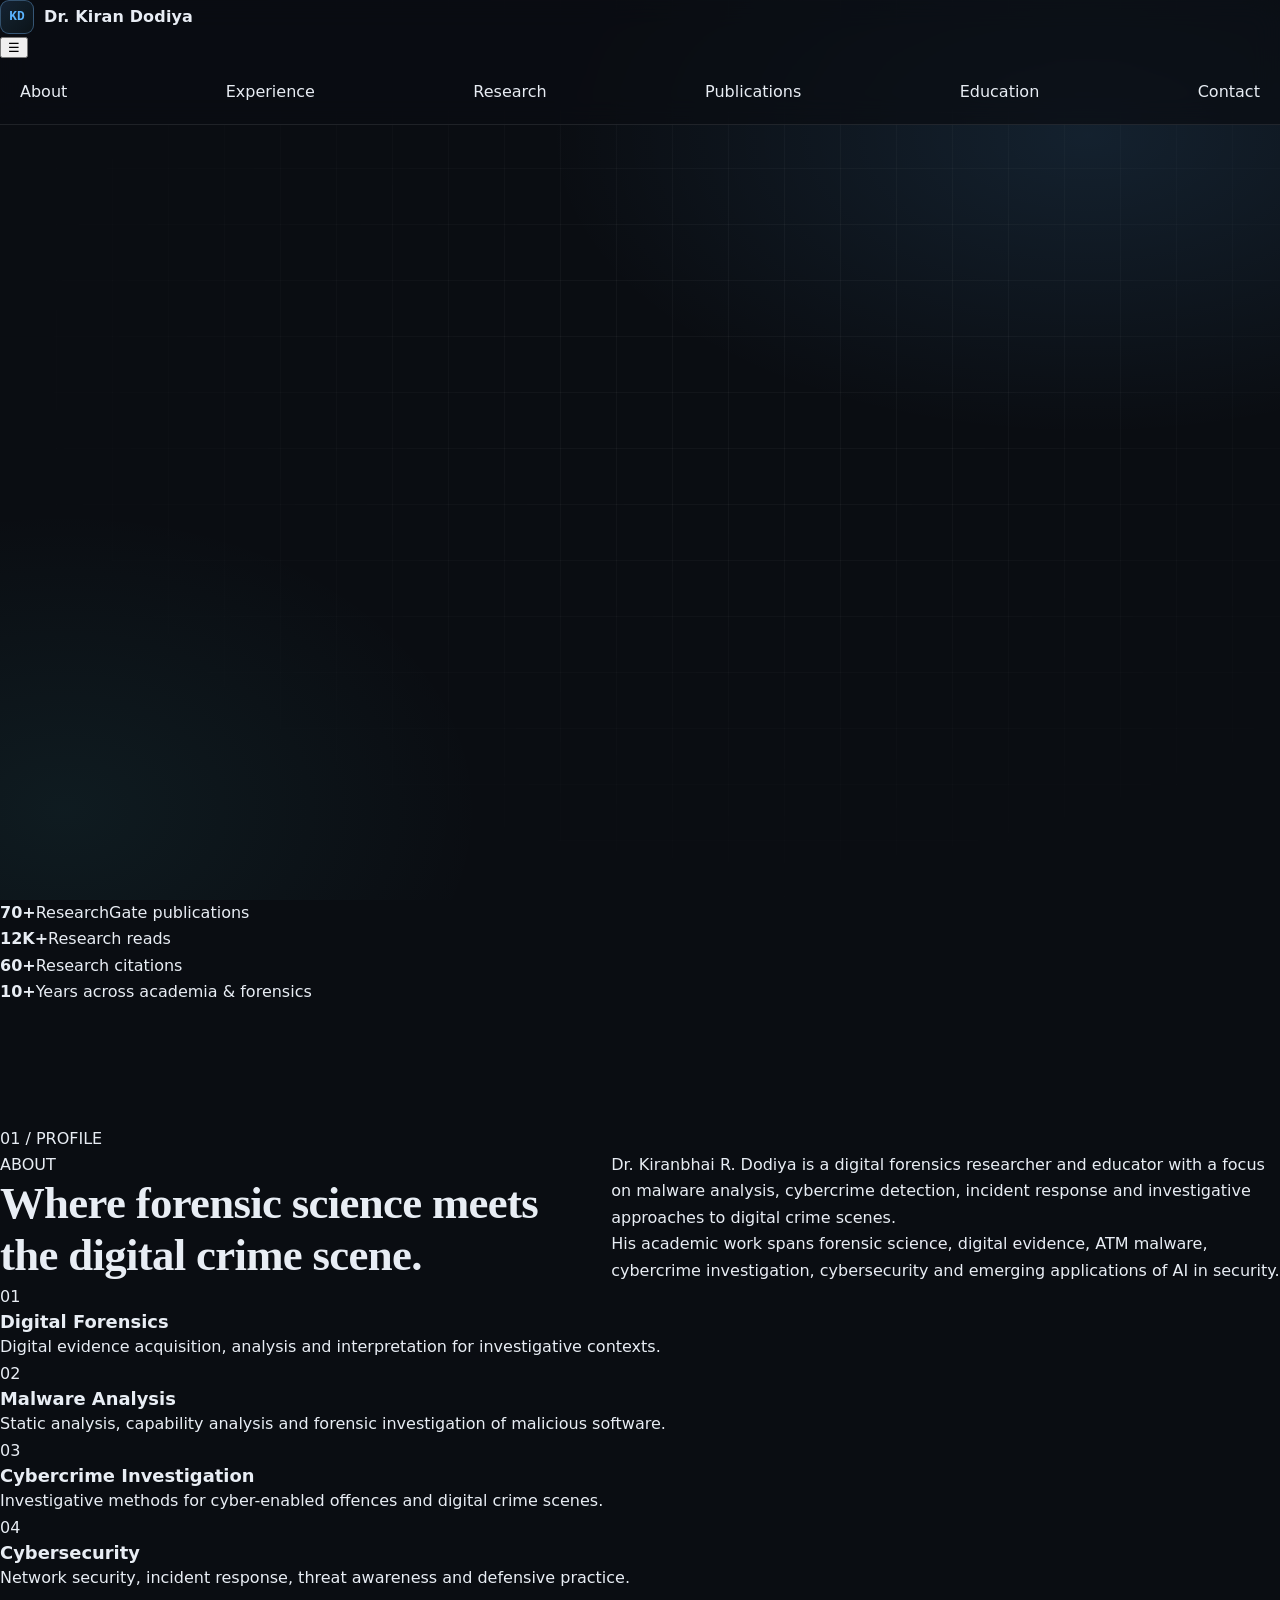
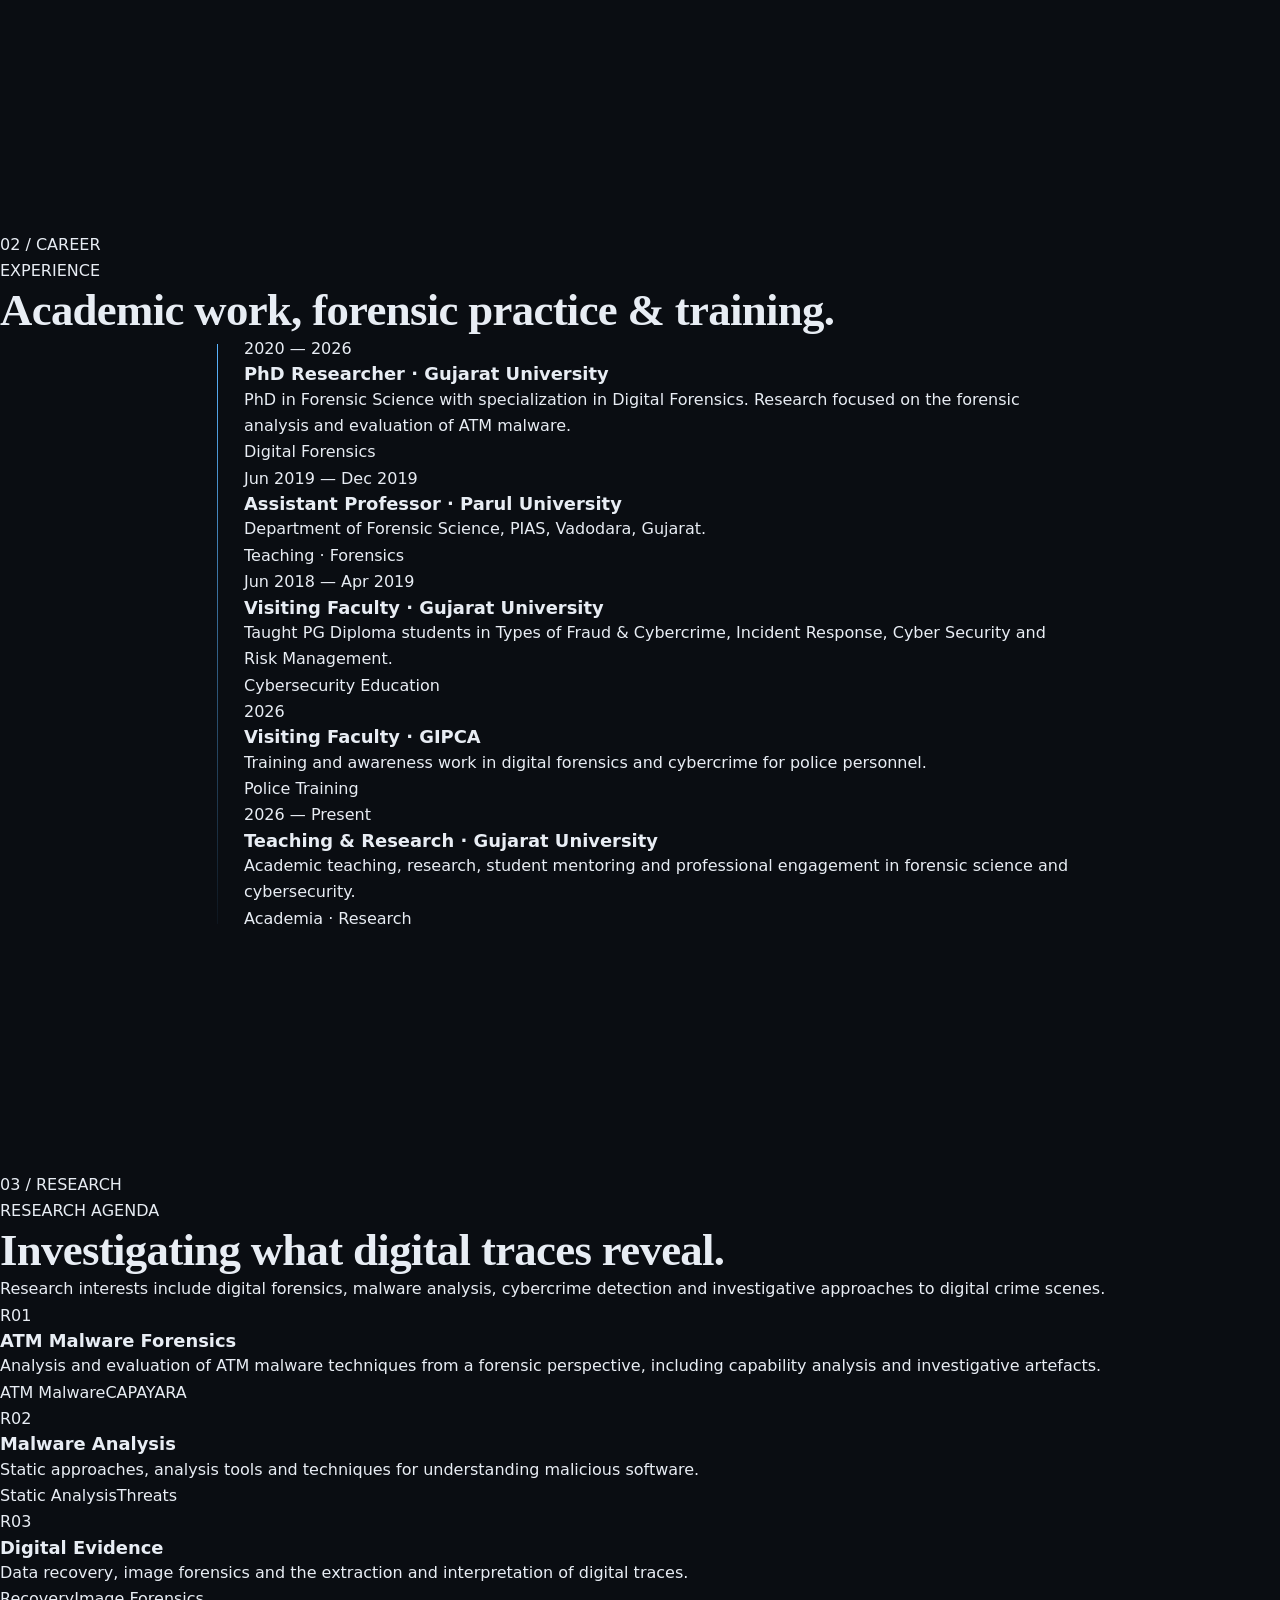
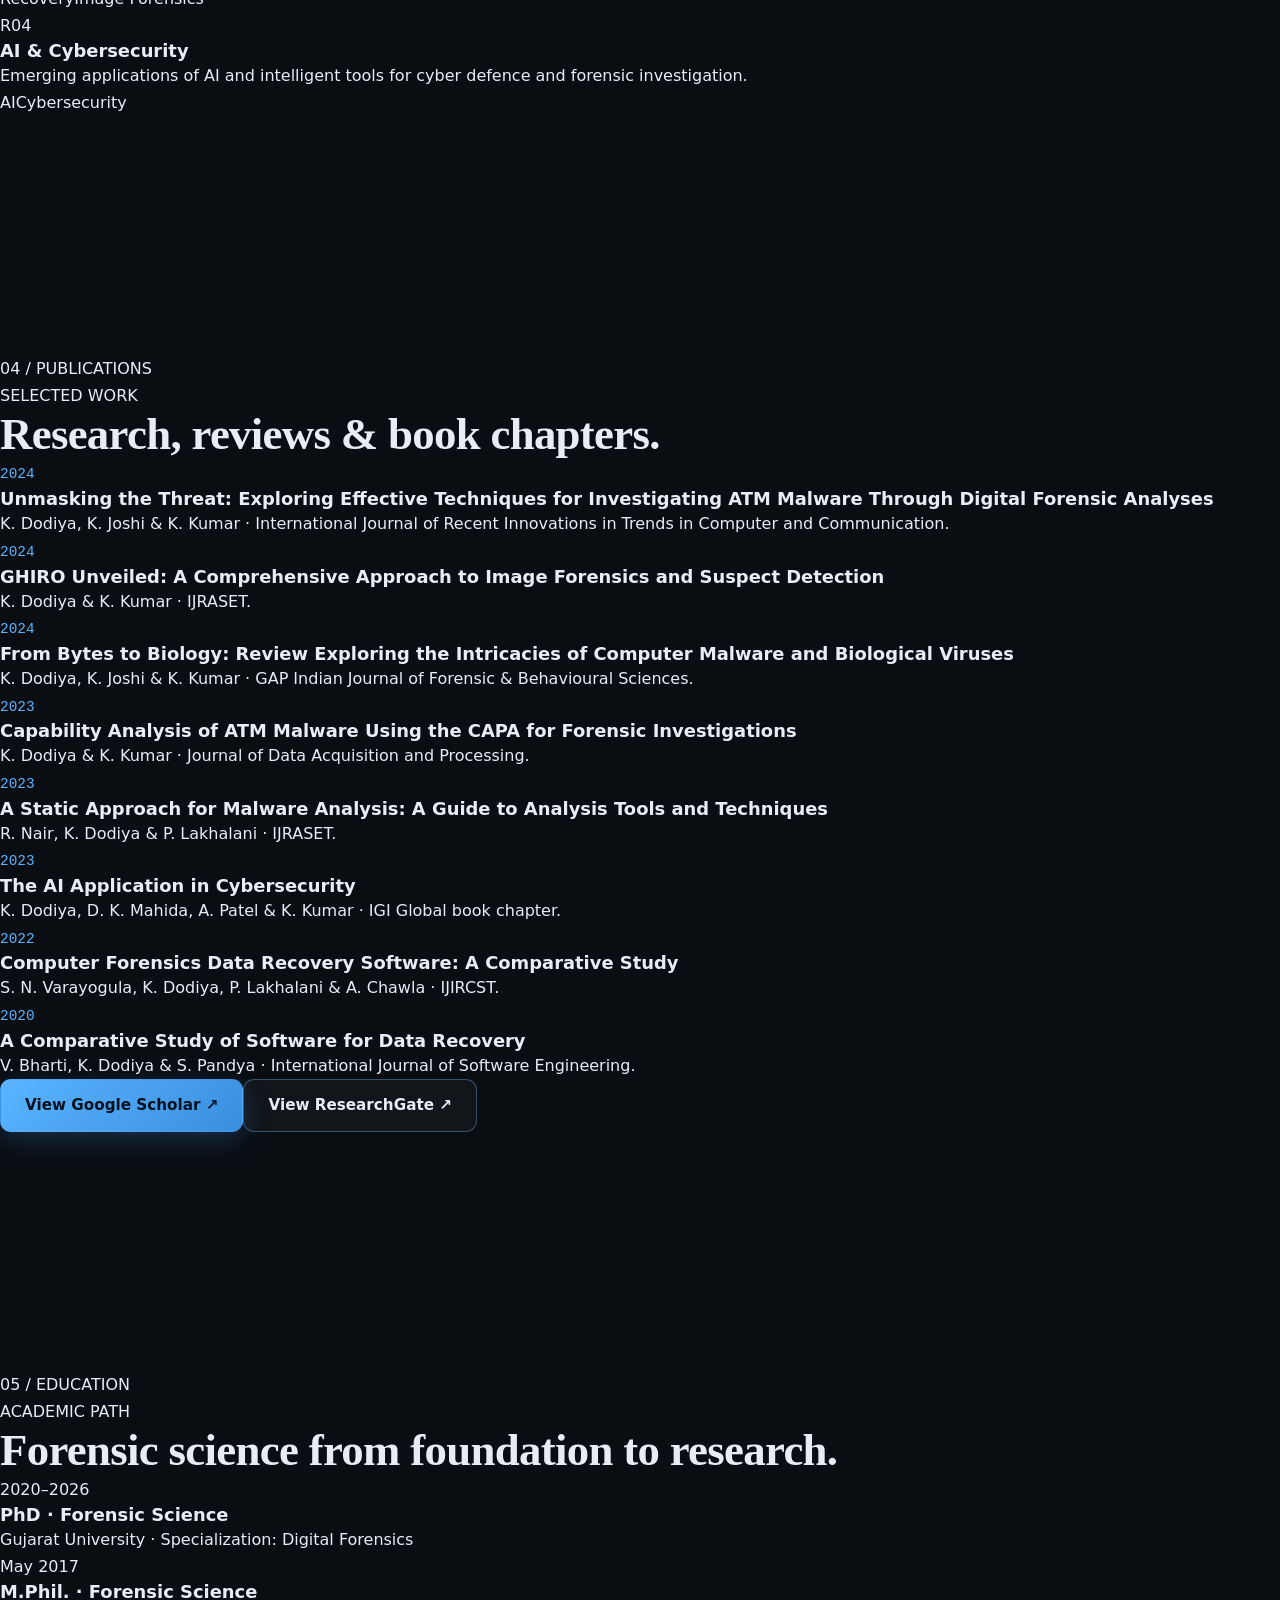
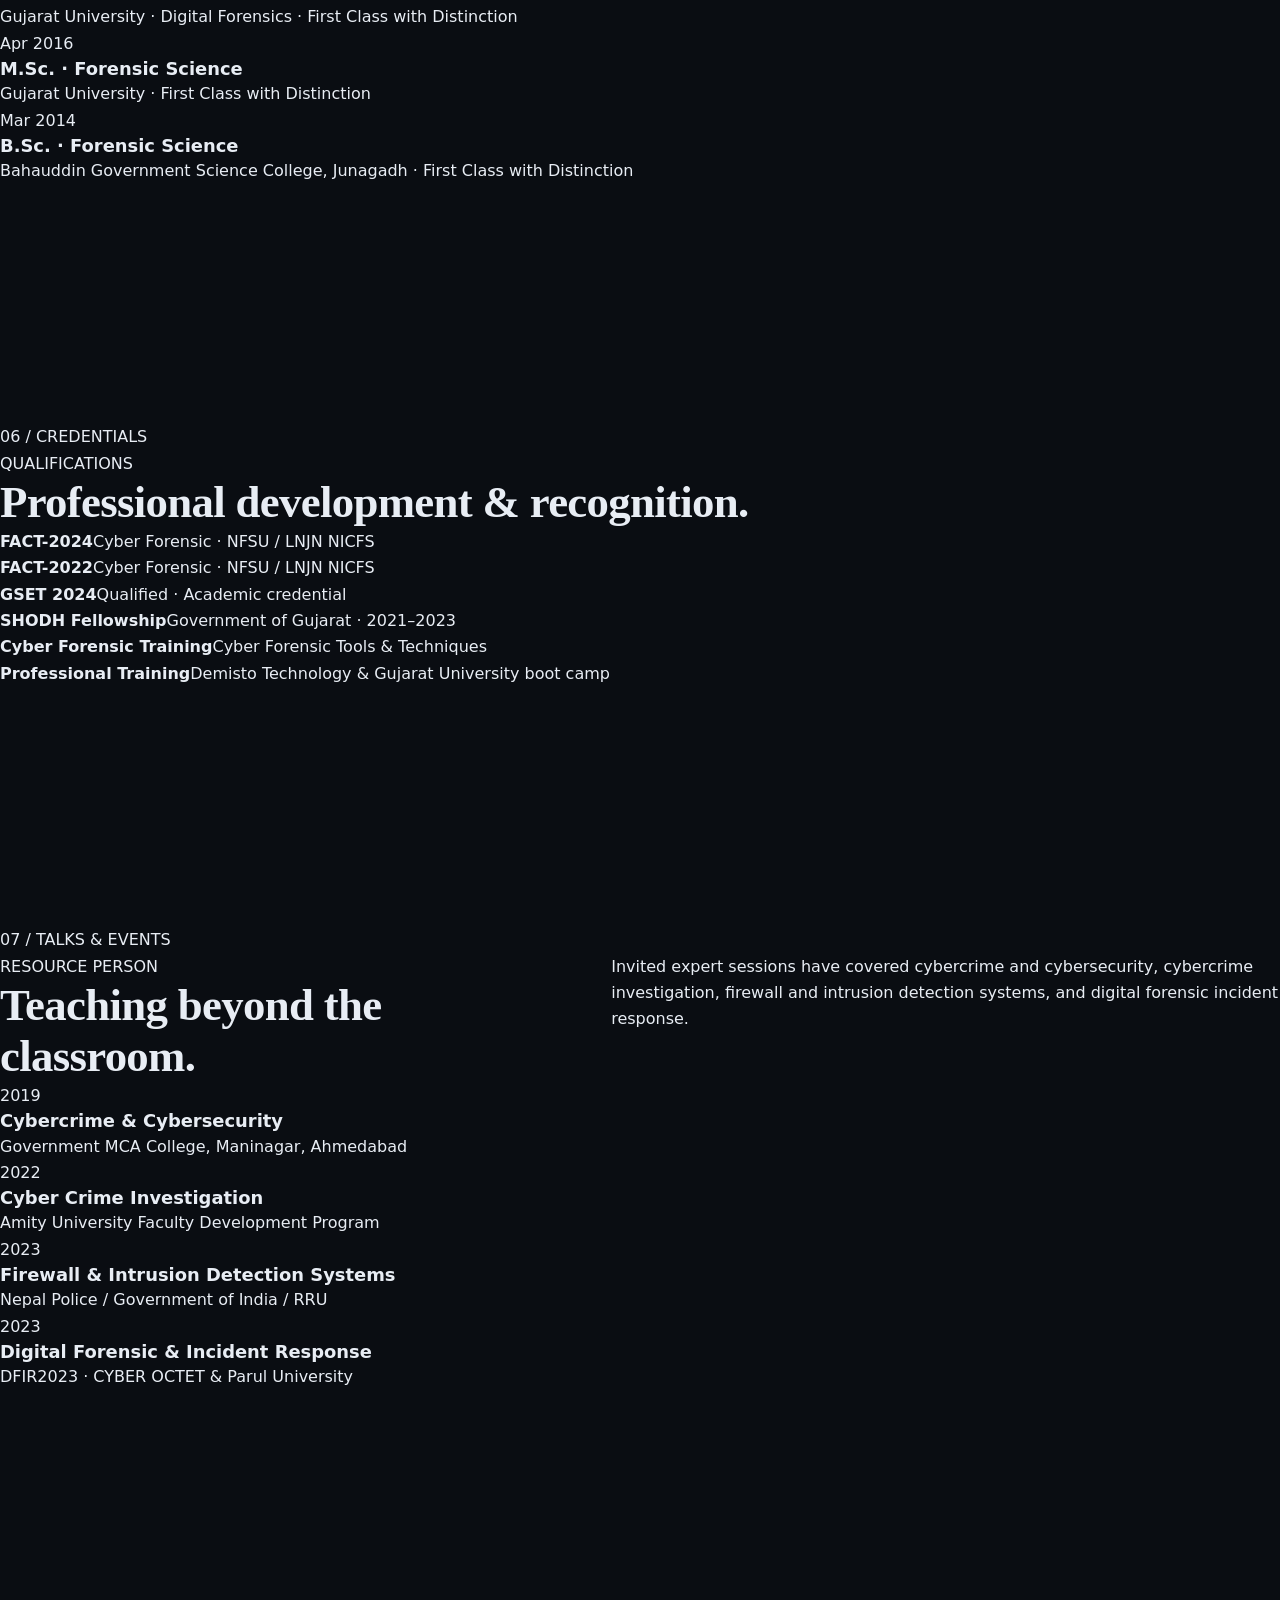
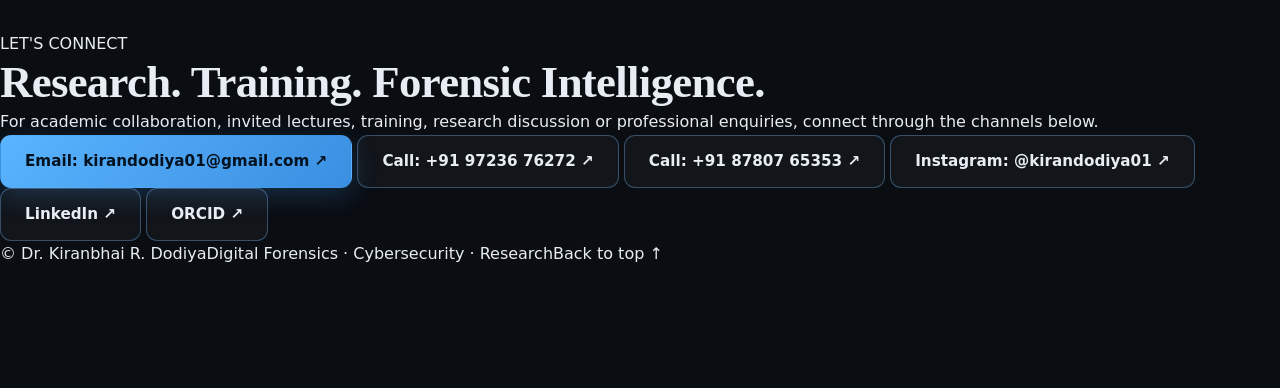
==== index (1).html @ 116f3dc7 "Add files via upload" ====
<!doctype html>
<html lang="en">
<head>
  <meta charset="utf-8">
  <meta name="viewport" content="width=device-width, initial-scale=1">
  <meta name="description" content="Dr. Kiranbhai R. Dodiya — Digital Forensics, Cybersecurity, Malware Analysis, Cybercrime Investigation, Research and Teaching.">
  <meta name="author" content="Dr. Kiranbhai R. Dodiya">
  <meta name="theme-color" content="#07111f">
  <title>Dr. Kiranbhai R. Dodiya | Digital Forensics & Cybersecurity</title>
  <link rel="icon" href="assets/favicon.svg" type="image/svg+xml">
  <link rel="stylesheet" href="styles.css">
</head>
<body>
  <div class="noise" aria-hidden="true"></div>
  <header class="site-header">
    <a class="brand" href="#home" aria-label="Dr. Kiran Dodiya home">
      <span class="brand-mark">KD</span>
      <span>Dr. Kiran Dodiya</span>
    </a>
    <button class="menu-toggle" aria-label="Open navigation" aria-expanded="false">☰</button>
    <nav class="nav" id="nav">
      <a href="#about">About</a><a href="#experience">Experience</a><a href="#research">Research</a>
      <a href="#publications">Publications</a><a href="#education">Education</a><a href="#contact">Contact</a>
    </nav>
  </header>

  <main>
    <section class="hero" id="home">
      <div class="hero-grid"></div>
      <div class="hero-copy reveal">
        <p class="eyebrow"><span class="dot"></span> DIGITAL FORENSICS · CYBERSECURITY · RESEARCH</p>
        <h1>Dr. Kiranbhai<br><span>R. Dodiya</span></h1>
        <p class="hero-role">Teaching & Research Associate · Department of Biochemistry & Forensic Science · Gujarat University</p>
        <p class="hero-text">Digital forensics researcher and educator working across malware analysis, cybercrime investigation, digital evidence and cybersecurity.</p>
        <div class="hero-actions">
          <a class="btn btn-primary" href="#research">Explore Research <span>↗</span></a>
          <a class="btn btn-ghost" href="Dr_Kiran_Dodiya_CV.pdf" download>Download CV <span>↓</span></a>
        </div>
        <div class="hero-links">
          <a href="https://scholar.google.com/citations?user=JTWUKKQAAAAJ&hl=en" target="_blank" rel="noopener">Google Scholar</a>
          <a href="https://orcid.org/0009-0001-9409-7303" target="_blank" rel="noopener">ORCID</a>
          <a href="https://www.researchgate.net/profile/Kiranbhai-Dodiya" target="_blank" rel="noopener">ResearchGate</a>
          <a href="https://www.linkedin.com/in/dr-kiran-dodiya-849062118/" target="_blank" rel="noopener">LinkedIn</a>
        </div>
      </div>
      <div class="hero-photo reveal">
        <div class="photo-frame"><img src="assets/kiran-dodiya.jpg" alt="Portrait of Dr. Kiranbhai R. Dodiya"></div>
        <div class="scan-line"></div>
        <div class="photo-tag">DFIR / 01</div>
        <div class="code-card"><span>CASE</span><strong>DIGITAL EVIDENCE</strong><small>TRACE · ANALYSE · INTERPRET</small></div>
      </div>
    </section>

    <section class="stats-strip">
      <div><strong>70+</strong><span>ResearchGate publications</span></div>
      <div><strong>12K+</strong><span>Research reads</span></div>
      <div><strong>60+</strong><span>Research citations</span></div>
      <div><strong>10+</strong><span>Years across academia & forensics</span></div>
    </section>

    <section class="section" id="about">
      <div class="section-label">01 / PROFILE</div>
      <div class="two-col">
        <div>
          <p class="kicker">ABOUT</p>
          <h2>Where forensic science meets the digital crime scene.</h2>
        </div>
        <div class="lead-copy">
          <p>Dr. Kiranbhai R. Dodiya is a digital forensics researcher and educator with a focus on malware analysis, cybercrime detection, incident response and investigative approaches to digital crime scenes.</p>
          <p>His academic work spans forensic science, digital evidence, ATM malware, cybercrime investigation, cybersecurity and emerging applications of AI in security.</p>
        </div>
      </div>
      <div class="focus-grid">
        <article><span>01</span><h3>Digital Forensics</h3><p>Digital evidence acquisition, analysis and interpretation for investigative contexts.</p></article>
        <article><span>02</span><h3>Malware Analysis</h3><p>Static analysis, capability analysis and forensic investigation of malicious software.</p></article>
        <article><span>03</span><h3>Cybercrime Investigation</h3><p>Investigative methods for cyber-enabled offences and digital crime scenes.</p></article>
        <article><span>04</span><h3>Cybersecurity</h3><p>Network security, incident response, threat awareness and defensive practice.</p></article>
      </div>
    </section>

    <section class="section section-dark" id="experience">
      <div class="section-label">02 / CAREER</div>
      <div class="section-heading"><p class="kicker">EXPERIENCE</p><h2>Academic work, forensic practice & training.</h2></div>
      <div class="timeline">
        <div class="timeline-item"><div class="time">2020 — 2026</div><div><h3>PhD Researcher · Gujarat University</h3><p>PhD in Forensic Science with specialization in Digital Forensics. Research focused on the forensic analysis and evaluation of ATM malware.</p><span class="pill">Digital Forensics</span></div></div>
        <div class="timeline-item"><div class="time">Jun 2019 — Dec 2019</div><div><h3>Assistant Professor · Parul University</h3><p>Department of Forensic Science, PIAS, Vadodara, Gujarat.</p><span class="pill">Teaching · Forensics</span></div></div>
        <div class="timeline-item"><div class="time">Jun 2018 — Apr 2019</div><div><h3>Visiting Faculty · Gujarat University</h3><p>Taught PG Diploma students in Types of Fraud & Cybercrime, Incident Response, Cyber Security and Risk Management.</p><span class="pill">Cybersecurity Education</span></div></div>
        <div class="timeline-item"><div class="time">2026</div><div><h3>Visiting Faculty · GIPCA</h3><p>Training and awareness work in digital forensics and cybercrime for police personnel.</p><span class="pill">Police Training</span></div></div>
        <div class="timeline-item"><div class="time">2026 — Present</div><div><h3>Teaching & Research · Gujarat University</h3><p>Academic teaching, research, student mentoring and professional engagement in forensic science and cybersecurity.</p><span class="pill">Academia · Research</span></div></div>
      </div>
    </section>

    <section class="section" id="research">
      <div class="section-label">03 / RESEARCH</div>
      <div class="research-intro"><div><p class="kicker">RESEARCH AGENDA</p><h2>Investigating what digital traces reveal.</h2></div><p>Research interests include digital forensics, malware analysis, cybercrime detection and investigative approaches to digital crime scenes.</p></div>
      <div class="research-grid">
        <article class="research-card featured"><div class="card-num">R01</div><h3>ATM Malware Forensics</h3><p>Analysis and evaluation of ATM malware techniques from a forensic perspective, including capability analysis and investigative artefacts.</p><div class="tags"><span>ATM Malware</span><span>CAPA</span><span>YARA</span></div></article>
        <article class="research-card"><div class="card-num">R02</div><h3>Malware Analysis</h3><p>Static approaches, analysis tools and techniques for understanding malicious software.</p><div class="tags"><span>Static Analysis</span><span>Threats</span></div></article>
        <article class="research-card"><div class="card-num">R03</div><h3>Digital Evidence</h3><p>Data recovery, image forensics and the extraction and interpretation of digital traces.</p><div class="tags"><span>Recovery</span><span>Image Forensics</span></div></article>
        <article class="research-card"><div class="card-num">R04</div><h3>AI & Cybersecurity</h3><p>Emerging applications of AI and intelligent tools for cyber defence and forensic investigation.</p><div class="tags"><span>AI</span><span>Cybersecurity</span></div></article>
      </div>
    </section>

    <section class="section section-dark" id="publications">
      <div class="section-label">04 / PUBLICATIONS</div>
      <div class="section-heading"><p class="kicker">SELECTED WORK</p><h2>Research, reviews & book chapters.</h2></div>
      <div class="publication-list">
        <article><span class="pub-year">2024</span><div><h3>Unmasking the Threat: Exploring Effective Techniques for Investigating ATM Malware Through Digital Forensic Analyses</h3><p>K. Dodiya, K. Joshi & K. Kumar · International Journal of Recent Innovations in Trends in Computer and Communication.</p></div></article>
        <article><span class="pub-year">2024</span><div><h3>GHIRO Unveiled: A Comprehensive Approach to Image Forensics and Suspect Detection</h3><p>K. Dodiya & K. Kumar · IJRASET.</p></div></article>
        <article><span class="pub-year">2024</span><div><h3>From Bytes to Biology: Review Exploring the Intricacies of Computer Malware and Biological Viruses</h3><p>K. Dodiya, K. Joshi & K. Kumar · GAP Indian Journal of Forensic & Behavioural Sciences.</p></div></article>
        <article><span class="pub-year">2023</span><div><h3>Capability Analysis of ATM Malware Using the CAPA for Forensic Investigations</h3><p>K. Dodiya & K. Kumar · Journal of Data Acquisition and Processing.</p></div></article>
        <article><span class="pub-year">2023</span><div><h3>A Static Approach for Malware Analysis: A Guide to Analysis Tools and Techniques</h3><p>R. Nair, K. Dodiya & P. Lakhalani · IJRASET.</p></div></article>
        <article><span class="pub-year">2023</span><div><h3>The AI Application in Cybersecurity</h3><p>K. Dodiya, D. K. Mahida, A. Patel & K. Kumar · IGI Global book chapter.</p></div></article>
        <article><span class="pub-year">2022</span><div><h3>Computer Forensics Data Recovery Software: A Comparative Study</h3><p>S. N. Varayogula, K. Dodiya, P. Lakhalani & A. Chawla · IJIRCST.</p></div></article>
        <article><span class="pub-year">2020</span><div><h3>A Comparative Study of Software for Data Recovery</h3><p>V. Bharti, K. Dodiya & S. Pandya · International Journal of Software Engineering.</p></div></article>
      </div>
      <div class="center"><a class="btn btn-primary" href="https://scholar.google.com/citations?user=JTWUKKQAAAAJ&hl=en" target="_blank" rel="noopener">View Google Scholar ↗</a><a class="btn btn-ghost" href="https://www.researchgate.net/profile/Kiranbhai-Dodiya" target="_blank" rel="noopener">View ResearchGate ↗</a></div>
    </section>

    <section class="section" id="education">
      <div class="section-label">05 / EDUCATION</div>
      <div class="education-wrap">
        <div><p class="kicker">ACADEMIC PATH</p><h2>Forensic science from foundation to research.</h2></div>
        <div class="edu-list">
          <div><span>2020–2026</span><h3>PhD · Forensic Science</h3><p>Gujarat University · Specialization: Digital Forensics</p></div>
          <div><span>May 2017</span><h3>M.Phil. · Forensic Science</h3><p>Gujarat University · Digital Forensics · First Class with Distinction</p></div>
          <div><span>Apr 2016</span><h3>M.Sc. · Forensic Science</h3><p>Gujarat University · First Class with Distinction</p></div>
          <div><span>Mar 2014</span><h3>B.Sc. · Forensic Science</h3><p>Bahauddin Government Science College, Junagadh · First Class with Distinction</p></div>
        </div>
      </div>
    </section>

    <section class="section section-dark" id="credentials">
      <div class="section-label">06 / CREDENTIALS</div>
      <div class="credential-grid">
        <div><p class="kicker">QUALIFICATIONS</p><h2>Professional development & recognition.</h2></div>
        <div class="credential-cards">
          <article><strong>FACT-2024</strong><span>Cyber Forensic · NFSU / LNJN NICFS</span></article>
          <article><strong>FACT-2022</strong><span>Cyber Forensic · NFSU / LNJN NICFS</span></article>
          <article><strong>GSET 2024</strong><span>Qualified · Academic credential</span></article>
          <article><strong>SHODH Fellowship</strong><span>Government of Gujarat · 2021–2023</span></article>
          <article><strong>Cyber Forensic Training</strong><span>Cyber Forensic Tools & Techniques</span></article>
          <article><strong>Professional Training</strong><span>Demisto Technology & Gujarat University boot camp</span></article>
        </div>
      </div>
    </section>

    <section class="section" id="talks">
      <div class="section-label">07 / TALKS & EVENTS</div>
      <div class="two-col"><div><p class="kicker">RESOURCE PERSON</p><h2>Teaching beyond the classroom.</h2></div><div class="lead-copy"><p>Invited expert sessions have covered cybercrime and cybersecurity, cybercrime investigation, firewall and intrusion detection systems, and digital forensic incident response.</p></div></div>
      <div class="event-grid">
        <article><span>2019</span><h3>Cybercrime & Cybersecurity</h3><p>Government MCA College, Maninagar, Ahmedabad</p></article>
        <article><span>2022</span><h3>Cyber Crime Investigation</h3><p>Amity University Faculty Development Program</p></article>
        <article><span>2023</span><h3>Firewall & Intrusion Detection Systems</h3><p>Nepal Police / Government of India / RRU</p></article>
        <article><span>2023</span><h3>Digital Forensic & Incident Response</h3><p>DFIR2023 · CYBER OCTET & Parul University</p></article>
      </div>
    </section>

    <section class="section section-dark" id="contact">
      <div class="contact-card">
        <div><p class="kicker">LET'S CONNECT</p><h2>Research. Training. Forensic Intelligence.</h2><p>For academic collaboration, invited lectures, training, research discussion or professional enquiries, connect through the channels below.</p></div>
        <div class="contact-actions">
          <a class="btn btn-primary" href="mailto:kirandodiya01@gmail.com">Email: kirandodiya01@gmail.com ↗</a>
          <a class="btn btn-ghost" href="tel:+919723676272">Call: +91 97236 76272 ↗</a>
          <a class="btn btn-ghost" href="tel:+918780765353">Call: +91 87807 65353 ↗</a>
          <a class="btn btn-ghost" href="https://www.instagram.com/kirandodiya01/" target="_blank" rel="noopener">Instagram: @kirandodiya01 ↗</a>
          <a class="btn btn-ghost" href="https://www.linkedin.com/in/dr-kiran-dodiya-849062118/" target="_blank" rel="noopener">LinkedIn ↗</a>
          <a class="btn btn-ghost" href="https://orcid.org/0009-0001-9409-7303" target="_blank" rel="noopener">ORCID ↗</a>
        </div>
      </div>
      <footer><span>© <span id="year"></span> Dr. Kiranbhai R. Dodiya</span><span>Digital Forensics · Cybersecurity · Research</span><a href="#home">Back to top ↑</a></footer>
    </section>
  </main>
  <script src="script.js"></script>
</body>
</html>
---- styles.css ----
/* =========================================================
   Dr. Kiranbhai R. Dodiya — Professional Portfolio
   Dark academic + cybersecurity theme. No build step.
   ========================================================= */

:root {
  --bg: #0a0d12;
  --bg-alt: #0d1118;
  --surface: rgba(255, 255, 255, 0.035);
  --surface-hover: rgba(255, 255, 255, 0.06);
  --border: rgba(255, 255, 255, 0.09);
  --border-strong: rgba(120, 190, 255, 0.35);
  --text: #e8edf4;
  --muted: #9aa6b6;
  --accent: #5ab4ff;
  --accent-2: #4fd8e0;
  --radius: 14px;
  --font-sans: "Inter", system-ui, -apple-system, "Segoe UI", Roboto, "Helvetica Neue", Arial, sans-serif;
  --font-serif: "Iowan Old Style", "Palatino Linotype", Palatino, Georgia, "Times New Roman", serif;
  --font-mono: ui-monospace, "SF Mono", Menlo, Consolas, "Liberation Mono", monospace;
}

*, *::before, *::after { box-sizing: border-box; }
html { scroll-behavior: smooth; scroll-padding-top: 76px; }
body {
  margin: 0;
  background: var(--bg);
  color: var(--text);
  font-family: var(--font-sans);
  font-size: 16px;
  line-height: 1.65;
  -webkit-font-smoothing: antialiased;
  overflow-x: hidden;
}
img { max-width: 100%; display: block; }
a { color: inherit; text-decoration: none; }
ul, ol { margin: 0; padding: 0; list-style: none; }
h1, h2, h3, p { margin: 0; }

:focus-visible { outline: 2px solid var(--accent); outline-offset: 3px; border-radius: 6px; }

.skip-link {
  position: absolute; left: -999px; top: 8px; z-index: 200;
  background: var(--accent); color: #04121f; padding: 8px 14px; border-radius: 8px; font-weight: 600;
}
.skip-link:focus { left: 8px; }

.container { width: min(1160px, 100% - 40px); margin-inline: auto; }

/* ---------- Navigation ---------- */
.site-header {
  position: fixed; inset: 0 0 auto 0; z-index: 100;
  background: rgba(10, 13, 18, 0.72);
  backdrop-filter: blur(14px); -webkit-backdrop-filter: blur(14px);
  border-bottom: 1px solid var(--border);
  transition: background 0.3s, box-shadow 0.3s;
}
.site-header.scrolled { background: rgba(10, 13, 18, 0.92); box-shadow: 0 8px 30px rgba(0, 0, 0, 0.35); }
.nav { width: min(1240px, 100% - 32px); margin-inline: auto; height: 64px; display: flex; align-items: center; justify-content: space-between; }
.brand { display: flex; align-items: center; gap: 10px; font-weight: 600; letter-spacing: 0.01em; }
.brand-mark {
  display: grid; place-items: center; width: 34px; height: 34px; border-radius: 9px;
  border: 1px solid var(--border-strong); color: var(--accent); font-family: var(--font-mono); font-size: 0.8rem;
  background: linear-gradient(135deg, rgba(90,180,255,0.14), rgba(79,216,224,0.04));
}
.nav-links { display: flex; align-items: center; gap: 2px; }
.nav-links a {
  position: relative; display: block; padding: 8px 11px; font-size: 0.86rem; color: var(--muted);
  border-radius: 8px; transition: color 0.2s, background 0.2s;
}
.nav-links a:hover { color: var(--text); background: var(--surface); }
.nav-links a.active { color: var(--text); }
.nav-links a.active::after {
  content: ""; position: absolute; left: 11px; right: 11px; bottom: 2px; height: 2px; border-radius: 2px;
  background: linear-gradient(90deg, var(--accent), var(--accent-2));
}
.nav-links .nav-cta { border: 1px solid var(--border-strong); color: var(--accent); margin-left: 6px; }
.nav-links .nav-cta.active::after { display: none; }
.nav-toggle { display: none; background: none; border: 1px solid var(--border); border-radius: 10px; width: 42px; height: 42px; cursor: pointer; padding: 0; position: relative; }
.nav-toggle span { position: absolute; left: 11px; right: 11px; height: 2px; background: var(--text); border-radius: 2px; transition: transform 0.3s, opacity 0.2s, top 0.3s; }
.nav-toggle span:nth-child(1) { top: 14px; }
.nav-toggle span:nth-child(2) { top: 20px; }
.nav-toggle span:nth-child(3) { top: 26px; }
.nav-toggle[aria-expanded="true"] span:nth-child(1) { top: 20px; transform: rotate(45deg); }
.nav-toggle[aria-expanded="true"] span:nth-child(2) { opacity: 0; }
.nav-toggle[aria-expanded="true"] span:nth-child(3) { top: 20px; transform: rotate(-45deg); }

/* ---------- Hero ---------- */
.hero {
  position: relative; min-height: 100svh; display: flex; align-items: center;
  padding: 110px 0 70px; overflow: hidden;
  background:
    radial-gradient(900px 500px at 85% 15%, rgba(90, 180, 255, 0.12), transparent 60%),
    radial-gradient(700px 500px at 5% 90%, rgba(79, 216, 224, 0.07), transparent 60%),
    var(--bg);
}
.hero::before { /* investigation grid */
  content: ""; position: absolute; inset: 0; pointer-events: none;
  background-image:
    linear-gradient(rgba(255,255,255,0.035) 1px, transparent 1px),
    linear-gradient(90deg, rgba(255,255,255,0.035) 1px, transparent 1px);
  background-size: 56px 56px;
  mask-image: radial-gradient(ellipse at 60% 40%, #000 20%, transparent 75%);
  -webkit-mask-image: radial-gradient(ellipse at 60% 40%, #000 20%, transparent 75%);
}
#heroCanvas { position: absolute; inset: 0; width: 100%; height: 100%; pointer-events: none; }
.hex-bg {
  position: absolute; inset: 0; overflow: hidden; pointer-events: none;
  font-family: var(--font-mono); font-size: 0.72rem; line-height: 1.9; letter-spacing: 0.12em;
  color: rgba(90, 180, 255, 0.07); white-space: pre; padding: 90px 0 0 24px;
  mask-image: linear-gradient(90deg, #000, transparent 55%); -webkit-mask-image: linear-gradient(90deg, #000, transparent 55%);
}
.hero-grid { position: relative; display: grid; grid-template-columns: 1.25fr 0.75fr; gap: 56px; align-items: center; }
.eyebrow { font-family: var(--font-mono); font-size: 0.74rem; letter-spacing: 0.22em; color: var(--accent); margin-bottom: 18px; }
.hero h1 {
  font-family: var(--font-serif); font-weight: 600; font-size: clamp(2.5rem, 6vw, 4.6rem);
  line-height: 1.04; letter-spacing: -0.02em;
  background: linear-gradient(180deg, #fff, #b9c7da); -webkit-background-clip: text; background-clip: text; color: transparent;
}
.hero-sub { margin-top: 18px; font-size: clamp(1rem, 1.6vw, 1.2rem); color: var(--text); font-weight: 500; }
.hero-tag { margin-top: 14px; font-family: var(--font-serif); font-style: italic; font-size: clamp(1.05rem, 1.8vw, 1.3rem); color: var(--accent-2); }
.hero-desc { margin-top: 22px; max-width: 58ch; color: var(--text); opacity: 0.92; }
.hero-support { margin-top: 12px; max-width: 58ch; color: var(--muted); font-size: 0.96rem; }
.hero-cta { margin-top: 30px; display: flex; flex-wrap: wrap; gap: 12px; }

.btn {
  display: inline-flex; align-items: center; justify-content: center; gap: 8px;
  padding: 13px 24px; border-radius: 11px; font-weight: 600; font-size: 0.95rem;
  border: 1px solid transparent; cursor: pointer;
  transition: transform 0.25s, box-shadow 0.25s, background 0.25s, border-color 0.25s;
}
.btn-primary { background: linear-gradient(135deg, var(--accent), #3a8fe0); color: #04121f; box-shadow: 0 8px 26px rgba(58, 143, 224, 0.25); }
.btn-primary:hover { transform: translateY(-2px); box-shadow: 0 12px 34px rgba(58, 143, 224, 0.4); }
.btn-ghost { border-color: var(--border-strong); color: var(--text); background: var(--surface); }
.btn-ghost:hover { transform: translateY(-2px); background: var(--surface-hover); border-color: var(--accent); }

.social-row { display: flex; flex-wrap: wrap; gap: 10px; margin-top: 26px; }
.chip {
  display: inline-flex; align-items: center; gap: 8px; padding: 9px 15px; border-radius: 999px;
  border: 1px solid var(--border); background: var(--surface); color: var(--muted); font-size: 0.86rem;
  transition: color 0.2s, border-color 0.2s, transform 0.2s, background 0.2s;
}
.chip svg { width: 16px; height: 16px; fill: currentColor; }
.chip:hover { color: var(--text); border-color: var(--accent); background: var(--surface-hover); transform: translateY(-2px); }

.hero-photo { display: flex; justify-content: center; }
.photo-frame { position: relative; width: min(380px, 100%); aspect-ratio: 5 / 6; }
.photo-frame img {
  position: relative; width: 100%; height: 100%; object-fit: cover; object-position: center top;
  border-radius: 22px; border: 1px solid var(--border-strong);
  box-shadow: 0 30px 70px rgba(0, 0, 0, 0.55); background: #111823;
}
.photo-ring {
  position: absolute; inset: -14px; border-radius: 30px; border: 1px solid rgba(90, 180, 255, 0.22);
  transform: translate(14px, 14px); transition: transform 0.5s;
}
.photo-frame:hover .photo-ring { transform: translate(8px, 8px); }
.photo-tag {
  position: absolute; left: 16px; right: 16px; bottom: -18px; display: flex; align-items: center; gap: 10px;
  padding: 11px 16px; border-radius: 12px; font-size: 0.82rem; color: var(--text);
  background: rgba(13, 17, 24, 0.82); border: 1px solid var(--border);
  backdrop-filter: blur(10px); -webkit-backdrop-filter: blur(10px);
}
.dot { width: 8px; height: 8px; border-radius: 50%; background: var(--accent-2); box-shadow: 0 0 0 0 rgba(79,216,224,0.6); animation: pulse 2.4s infinite; }
@keyframes pulse { 70% { box-shadow: 0 0 0 9px rgba(79,216,224,0); } 100% { box-shadow: 0 0 0 0 rgba(79,216,224,0); } }

.scroll-hint { position: absolute; left: 50%; bottom: 22px; transform: translateX(-50%); width: 24px; height: 38px; border: 1px solid var(--border-strong); border-radius: 14px; }
.scroll-hint span { position: absolute; left: 50%; top: 8px; width: 3px; height: 8px; margin-left: -1.5px; border-radius: 2px; background: var(--accent); animation: scrollDot 1.8s infinite; }
@keyframes scrollDot { 0% { opacity: 0; transform: translateY(0); } 40% { opacity: 1; } 100% { opacity: 0; transform: translateY(14px); } }

/* ---------- Sections ---------- */
.section { padding: clamp(70px, 10vw, 120px) 0; position: relative; }
.section.alt { background: var(--bg-alt); border-block: 1px solid var(--border); }
.section-head { margin-bottom: 44px; }
h2 { font-family: var(--font-serif); font-weight: 600; font-size: clamp(1.8rem, 3.6vw, 2.8rem); line-height: 1.15; letter-spacing: -0.015em; }
h3 { font-size: 1.12rem; font-weight: 600; line-height: 1.35; }
.sub-head { margin: 56px 0 22px; font-family: var(--font-serif); font-size: 1.5rem; }
.lead { margin-top: 20px; color: var(--muted); font-size: 1.08rem; max-width: 46ch; }
.two-col { display: grid; grid-template-columns: 0.9fr 1.1fr; gap: 64px; align-items: start; }
.prose p { color: var(--muted); margin-bottom: 18px; }
.prose p:first-child { color: var(--text); font-size: 1.06rem; }

/* ---------- Stats ---------- */
.stats { padding: 10px 0 70px; }
.stats-grid { display: grid; grid-template-columns: repeat(4, 1fr); border: 1px solid var(--border); border-radius: var(--radius); background: var(--surface); overflow: hidden; }
.stat { padding: 32px 22px; text-align: center; border-right: 1px solid var(--border); }
.stat:last-child { border-right: 0; }
.stat-num { display: block; font-family: var(--font-serif); font-size: clamp(2.2rem, 4.4vw, 3.3rem); line-height: 1.1; background: linear-gradient(135deg, #fff, var(--accent)); -webkit-background-clip: text; background-clip: text; color: transparent; }
.stat-label { display: block; margin-top: 8px; font-size: 0.85rem; color: var(--muted); }
.stats-note { margin-top: 14px; text-align: center; font-size: 0.78rem; color: var(--muted); font-family: var(--font-mono); }

/* ---------- Cards & grids ---------- */
.card {
  position: relative; padding: 26px; border-radius: var(--radius); border: 1px solid var(--border);
  background: var(--surface); backdrop-filter: blur(6px); -webkit-backdrop-filter: blur(6px);
  transition: transform 0.3s, border-color 0.3s, background 0.3s, box-shadow 0.3s;
}
.card:hover { transform: translateY(-4px); border-color: var(--border-strong); background: var(--surface-hover); box-shadow: 0 18px 40px rgba(0, 0, 0, 0.35); }
.card h3 { margin-bottom: 8px; }
.card p { color: var(--muted); font-size: 0.94rem; }
.card .meta { color: var(--accent-2); font-size: 0.88rem; margin-bottom: 8px; }
.grid-2 { display: grid; grid-template-columns: repeat(2, 1fr); gap: 18px; }
.grid-3 { display: grid; grid-template-columns: repeat(3, 1fr); gap: 18px; }
.grid-4 { display: grid; grid-template-columns: repeat(4, 1fr); gap: 18px; }
.icon { width: 46px; height: 46px; border-radius: 12px; display: grid; place-items: center; margin-bottom: 18px; border: 1px solid var(--border-strong); background: rgba(90, 180, 255, 0.08); }
.icon svg { width: 22px; height: 22px; fill: var(--accent); }

.badge {
  display: inline-block; margin-bottom: 12px; padding: 3px 11px; border-radius: 999px;
  font-family: var(--font-mono); font-size: 0.72rem; letter-spacing: 0.04em;
  border: 1px solid var(--border-strong); color: var(--accent);
}
.badge-live { color: var(--accent-2); border-color: rgba(79, 216, 224, 0.4); background: rgba(79, 216, 224, 0.08); }

.tag-list { display: flex; flex-wrap: wrap; gap: 9px; margin-top: 30px; }
.tag-list.small { margin-top: 10px; }
.tag-list li { padding: 7px 14px; border-radius: 999px; font-size: 0.84rem; color: var(--text); border: 1px solid var(--border); background: var(--surface); transition: border-color 0.2s, color 0.2s; }
.tag-list li:hover { border-color: var(--accent); color: var(--accent); }

.research .num { position: absolute; top: 20px; right: 24px; font-family: var(--font-mono); font-size: 0.8rem; color: rgba(90,180,255,0.55); }
.research { padding-top: 34px; }
.research::before { content: ""; position: absolute; left: 26px; top: 0; width: 44px; height: 3px; border-radius: 0 0 3px 3px; background: linear-gradient(90deg, var(--accent), var(--accent-2)); }

/* ---------- Timeline ---------- */
.timeline { position: relative; max-width: 860px; margin-inline: auto; padding-left: 34px; }
.timeline::before { content: ""; position: absolute; left: 7px; top: 8px; bottom: 8px; width: 1px; background: linear-gradient(var(--accent), rgba(90,180,255,0.05)); }
.t-item { position: relative; margin-bottom: 22px; }
.t-dot { position: absolute; left: -34px; top: 28px; width: 15px; height: 15px; border-radius: 50%; background: var(--bg); border: 2px solid var(--accent); box-shadow: 0 0 0 5px rgba(90,180,255,0.1); }
.thesis { margin-top: 10px; font-style: italic; }
.thesis strong { font-style: normal; color: var(--text); font-weight: 600; }

/* ---------- Publications ---------- */
.pubs { display: grid; gap: 12px; }
.pub { display: grid; grid-template-columns: 70px 1fr; gap: 18px; align-items: baseline; padding: 20px 24px; border: 1px solid var(--border); border-radius: var(--radius); background: var(--surface); transition: border-color 0.3s, transform 0.3s, background 0.3s; }
.pub:hover { border-color: var(--border-strong); transform: translateX(6px); background: var(--surface-hover); }
.pub-year { font-family: var(--font-mono); color: var(--accent); font-size: 0.9rem; }
.pub h3 { font-size: 1.02rem; font-weight: 600; }
.pub p { margin-top: 4px; color: var(--muted); font-size: 0.88rem; }
.pub-cta { margin-top: 36px; display: flex; flex-wrap: wrap; gap: 12px; }

/* ---------- Credentials ---------- */
.cred { padding: 22px 24px; border-left: 3px solid var(--accent); }
.cred h3 { margin-bottom: 4px; font-size: 1.02rem; }
.list-cards { display: grid; grid-template-columns: repeat(3, 1fr); gap: 18px; }
.highlights { display: grid; grid-template-columns: repeat(2, 1fr); gap: 10px 18px; }
.highlights li { position: relative; padding: 13px 18px 13px 42px; border: 1px solid var(--border); border-radius: 12px; background: var(--surface); font-size: 0.94rem; }
.highlights li::before { content: ""; position: absolute; left: 18px; top: 50%; width: 8px; height: 8px; margin-top: -4px; border-radius: 2px; transform: rotate(45deg); background: linear-gradient(135deg, var(--accent), var(--accent-2)); }

/* ---------- Profiles ---------- */
.profile { display: block; min-height: 190px; }
.profile .arrow { position: absolute; top: 22px; right: 24px; font-size: 1.2rem; color: var(--accent); transition: transform 0.3s; }
.profile:hover .arrow { transform: translate(3px, -3px); }

/* ---------- Contact ---------- */
.contact-card address { font-style: normal; color: var(--muted); margin: 6px 0 4px; line-height: 1.8; }

/* ---------- Footer ---------- */
.footer { border-top: 1px solid var(--border); padding: 54px 0 28px; background: #080b0f; }
.footer-grid { display: flex; flex-wrap: wrap; gap: 30px; justify-content: space-between; }
.footer-name { font-family: var(--font-serif); font-size: 1.3rem; margin-bottom: 6px; }
.footer p { color: var(--muted); font-size: 0.9rem; }
.footer-links { display: flex; flex-wrap: wrap; gap: 8px 22px; align-items: flex-start; }
.footer-links a { color: var(--muted); font-size: 0.9rem; transition: color 0.2s; }
.footer-links a:hover { color: var(--accent); }
.copyright { width: min(1160px, 100% - 40px); margin: 40px auto 0; padding-top: 22px; border-top: 1px solid var(--border); font-size: 0.8rem !important; }

/* ---------- Scroll reveal ---------- */
.reveal { opacity: 0; transform: translateY(22px); transition: opacity 0.7s ease, transform 0.7s ease; transition-delay: var(--d, 0s); }
.reveal.in { opacity: 1; transform: none; }
.timeline .t-item.reveal { transform: translateX(-16px); }
.timeline .t-item.reveal.in { transform: none; }

/* ---------- Responsive ---------- */
@media (max-width: 1100px) {
  .grid-4 { grid-template-columns: repeat(2, 1fr); }
  .nav-links a { padding: 8px 8px; font-size: 0.82rem; }
}
@media (max-width: 960px) {
  .nav-toggle { display: block; }
  .nav-links {
    position: fixed; inset: 64px 0 auto 0; flex-direction: column; align-items: stretch; gap: 0;
    padding: 12px 16px 20px; background: rgba(10, 13, 18, 0.97);
    border-bottom: 1px solid var(--border);
    transform: translateY(-12px); opacity: 0; visibility: hidden;
    transition: transform 0.3s, opacity 0.3s, visibility 0.3s;
  }
  .nav-links.open { transform: none; opacity: 1; visibility: visible; }
  .nav-links a { padding: 13px 10px; font-size: 1rem; }
  .nav-links a.active::after { display: none; }
  .nav-links .nav-cta { margin: 8px 0 0; text-align: center; }
  .hero-grid, .two-col { grid-template-columns: 1fr; gap: 44px; }
  .hero-photo { order: -1; }
  .photo-frame { width: min(300px, 76%); }
  .hero { padding-top: 100px; }
  .grid-3 { grid-template-columns: repeat(2, 1fr); }
  .stats-grid { grid-template-columns: repeat(2, 1fr); }
  .stat:nth-child(2) { border-right: 0; }
  .stat:nth-child(-n+2) { border-bottom: 1px solid var(--border); }
  .list-cards { grid-template-columns: 1fr; }
}
@media (max-width: 640px) {
  .grid-2, .grid-3, .grid-4, .highlights { grid-template-columns: 1fr; }
  .pub { grid-template-columns: 1fr; gap: 4px; padding: 18px; }
  .timeline { padding-left: 28px; }
  .t-dot { left: -28px; }
  .hero-cta .btn, .pub-cta .btn { flex: 1 1 100%; }
  .scroll-hint { display: none; }
  .brand-text { font-size: 0.95rem; }
  .hex-bg { display: none; }
}

/* ---------- Reduced motion ---------- */
@media (prefers-reduced-motion: reduce) {
  html { scroll-behavior: auto; }
  *, *::before, *::after { animation: none !important; transition: none !important; }
  .reveal { opacity: 1; transform: none; }
  #heroCanvas { display: none; }
}

/* After the entrance finishes, restore snappy hover transitions on revealed cards. */
.reveal.in.settled { transition-delay: 0s; transition: opacity 0.3s, transform 0.3s, border-color 0.3s, background 0.3s, box-shadow 0.3s; }

/* Publication extras */
.pub-authors { margin-top: 6px !important; font-size: 0.82rem !important; color: #7f8b9c !important; }
.pub-link { display: inline-block; margin-top: 8px; font-family: var(--font-mono); font-size: 0.78rem; color: var(--accent); border-bottom: 1px solid transparent; transition: border-color 0.2s; }
.pub-link:hover { border-color: var(--accent); }
.pub-year { white-space: nowrap; }
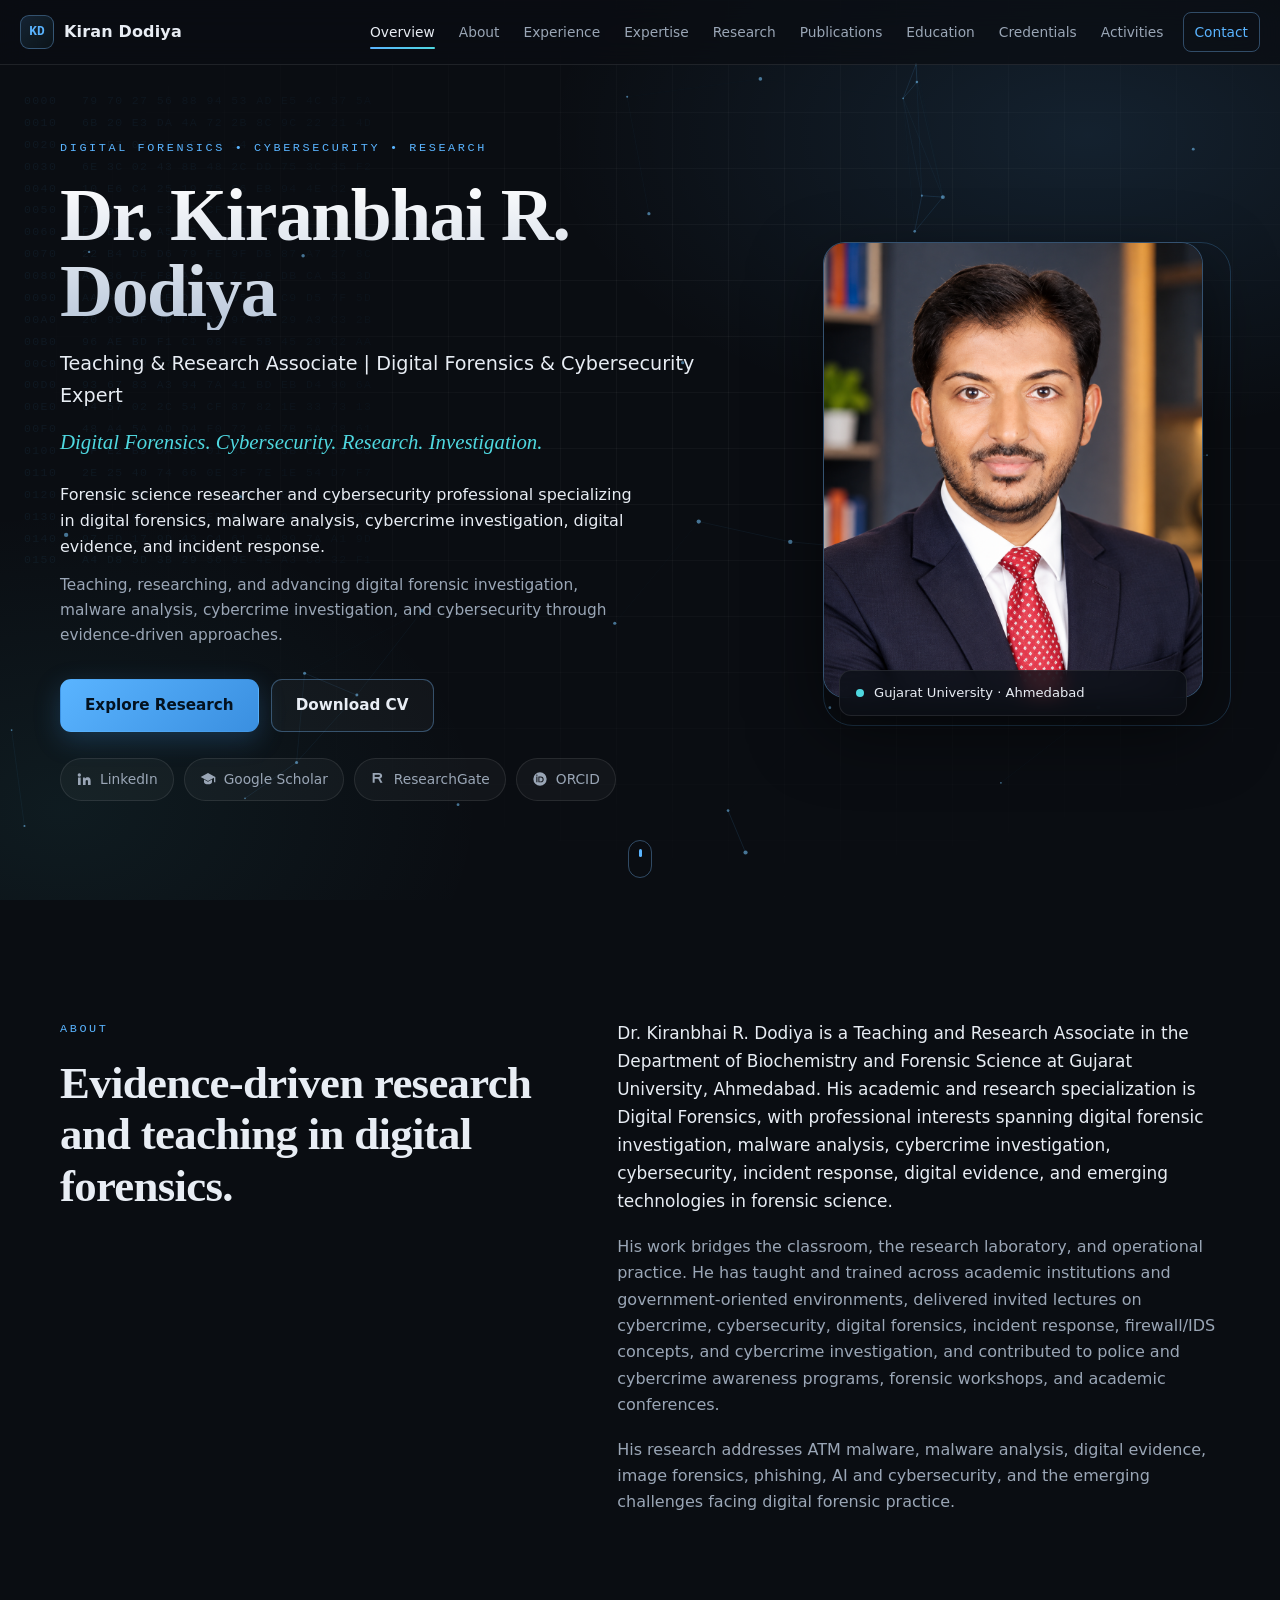
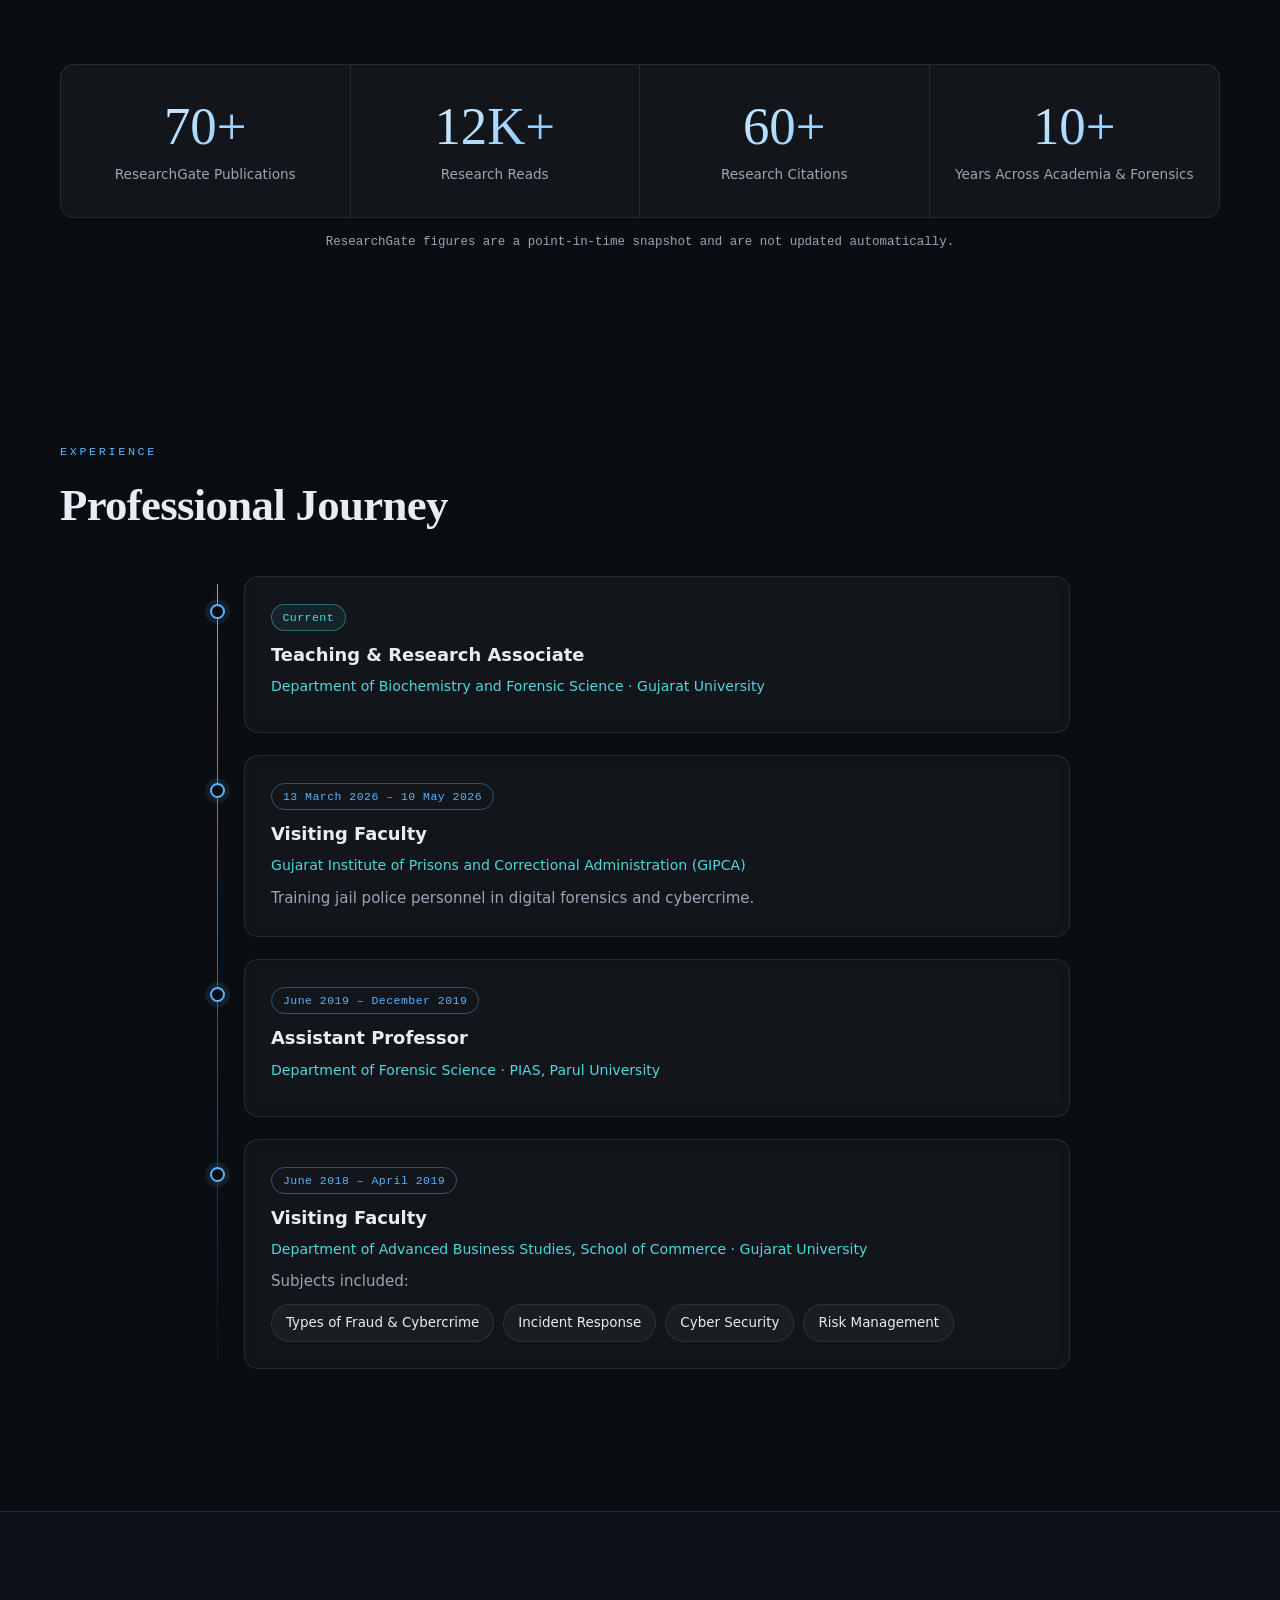
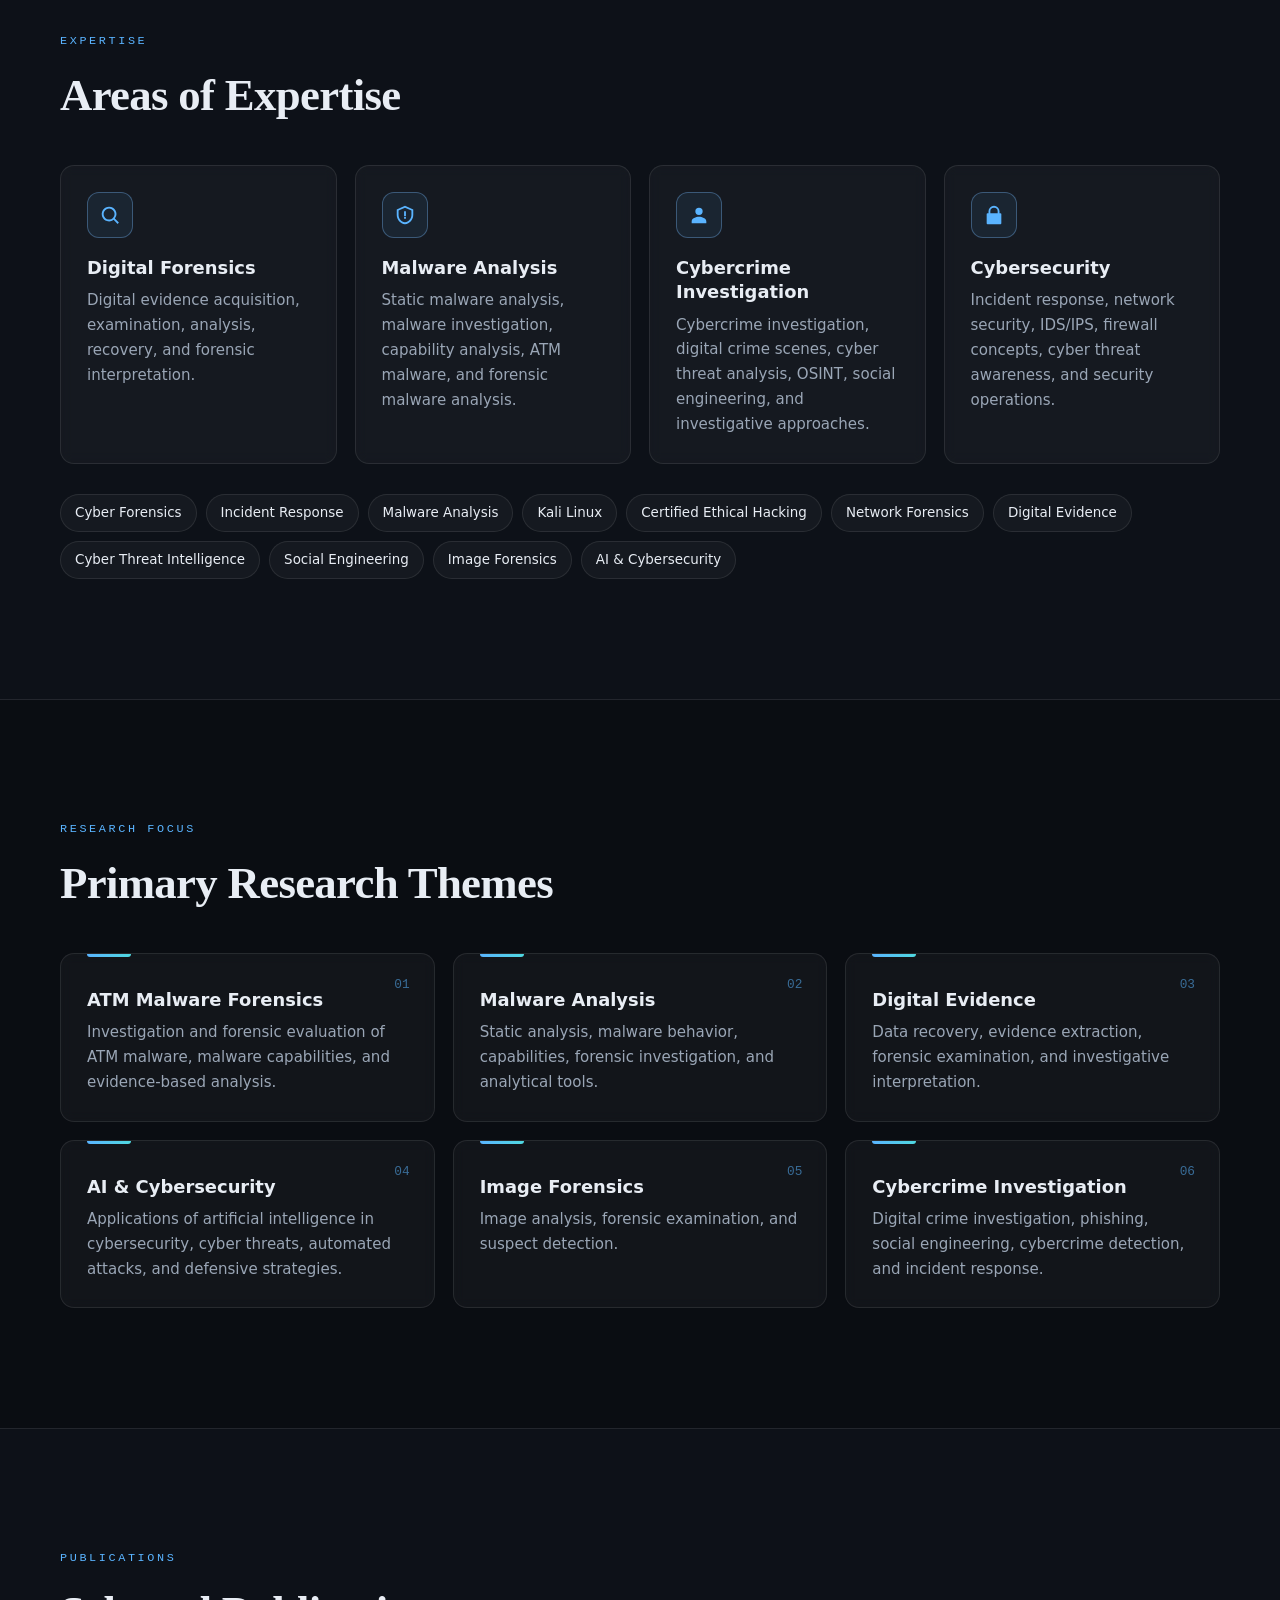
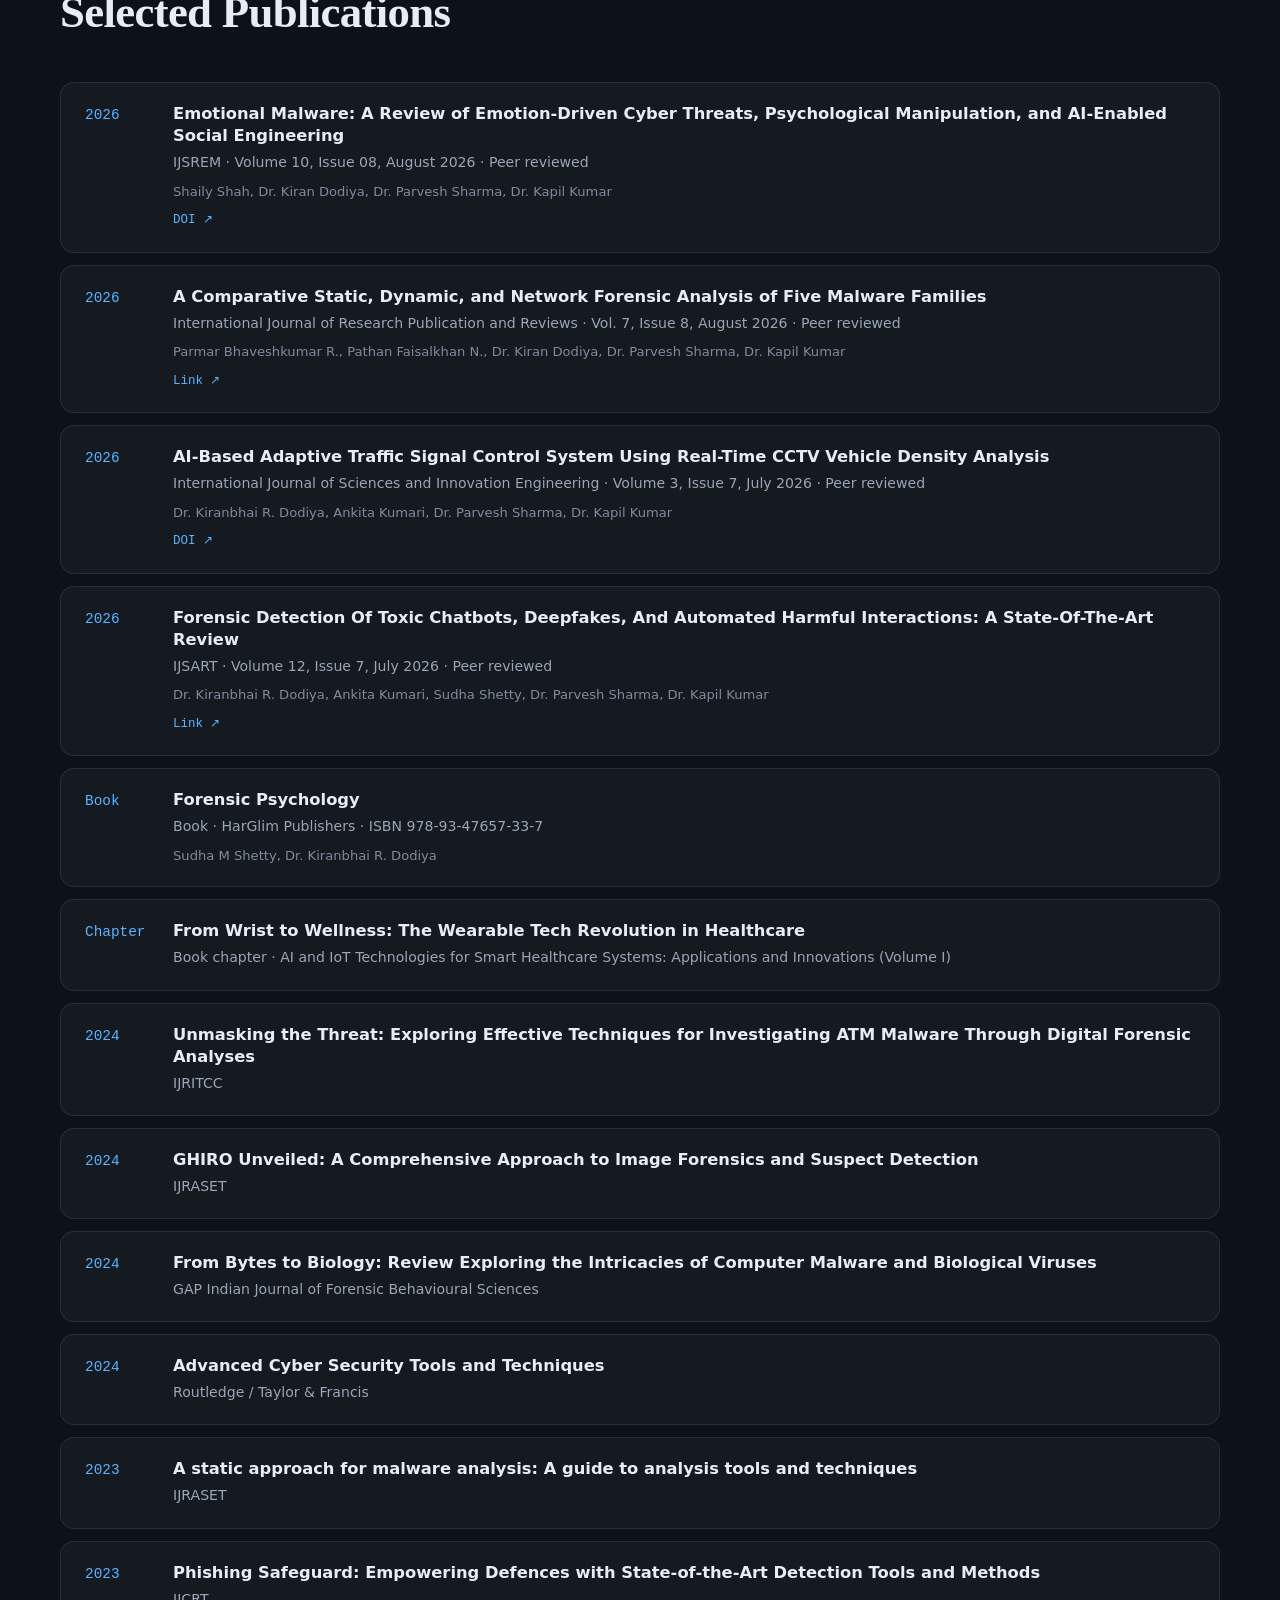
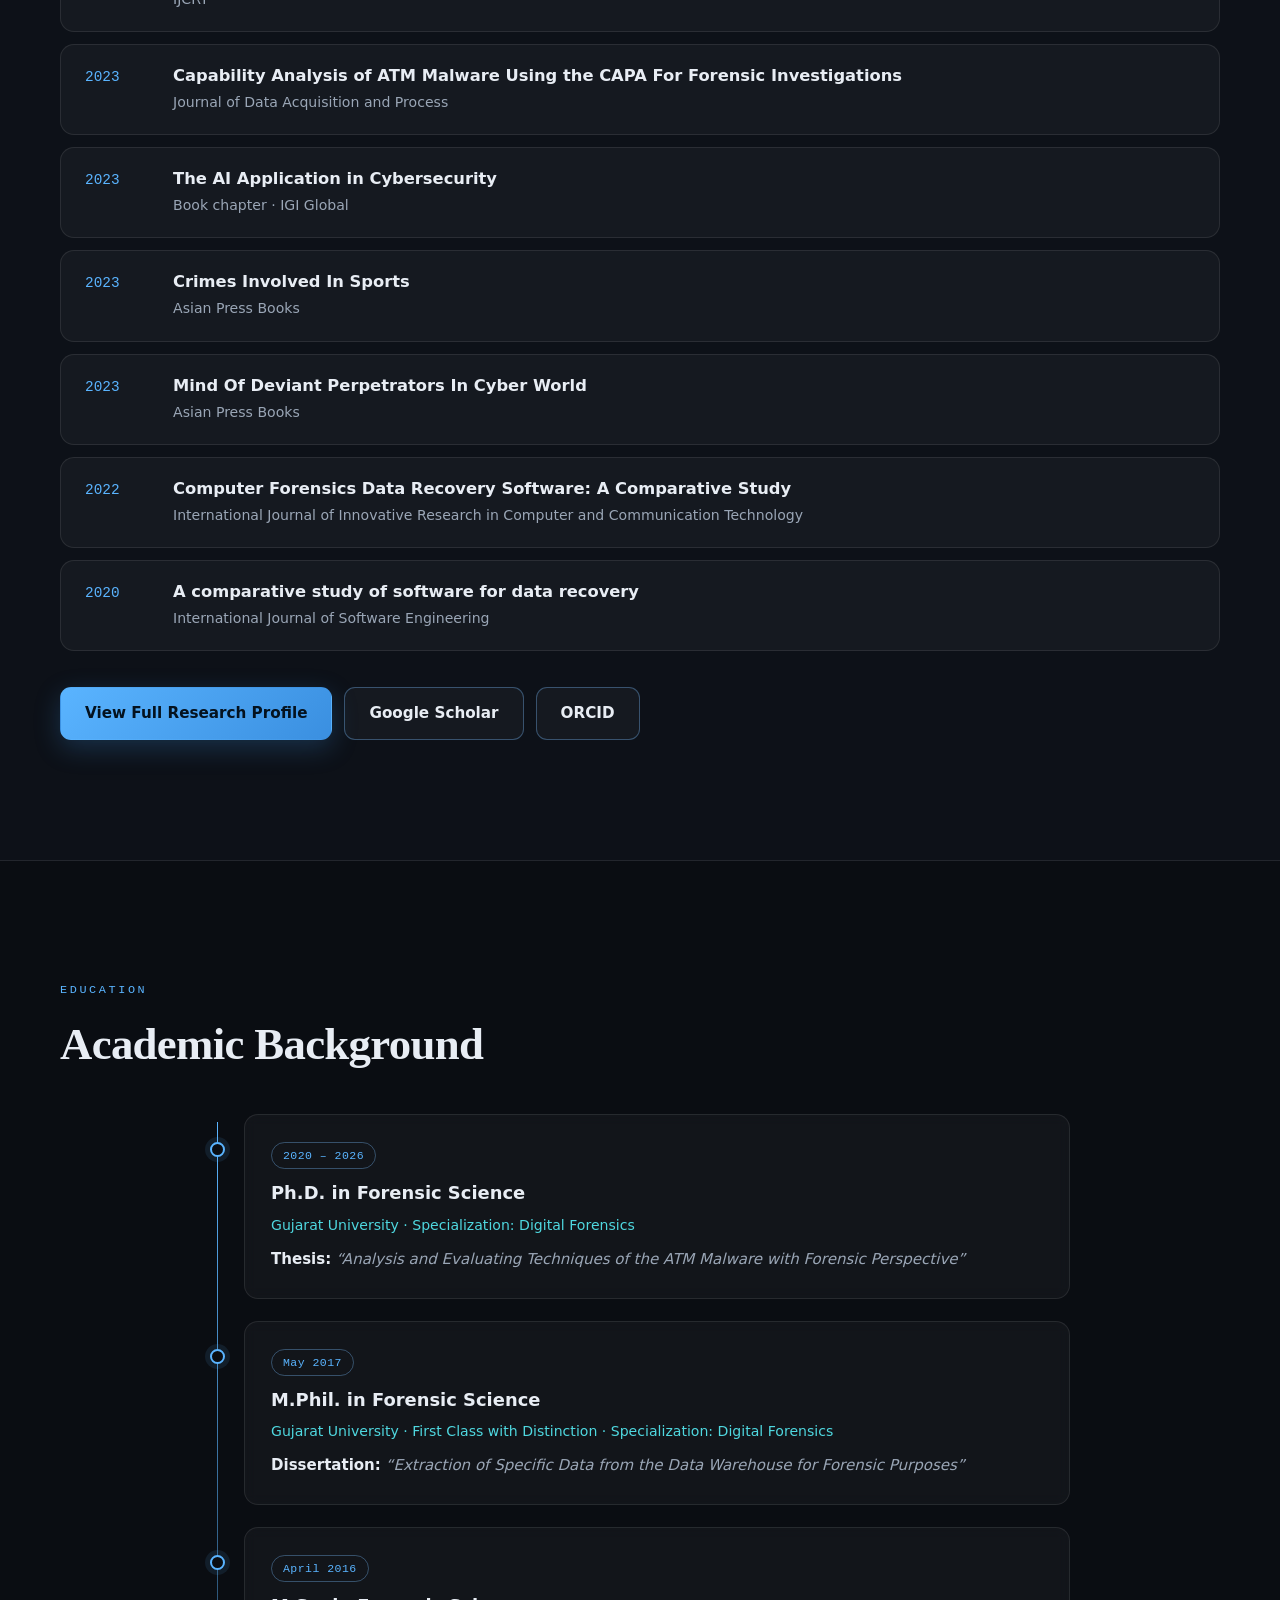
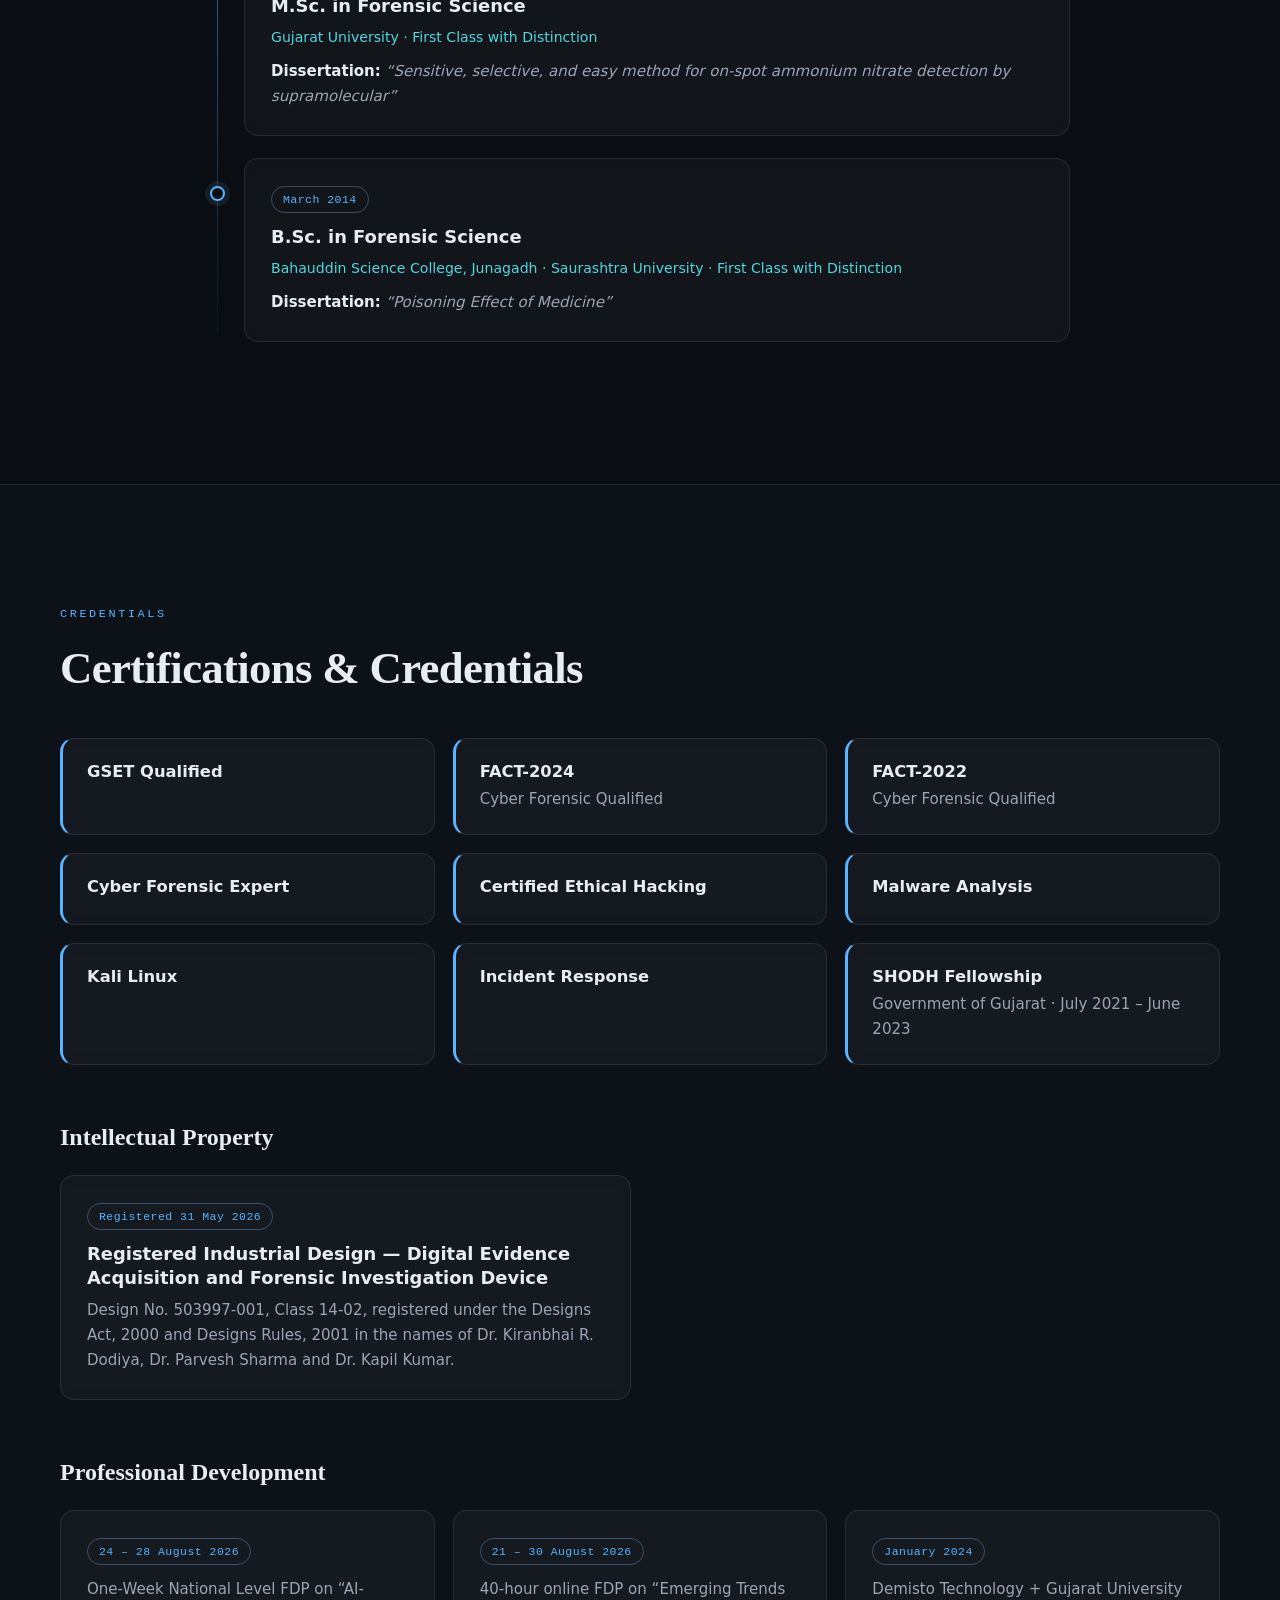
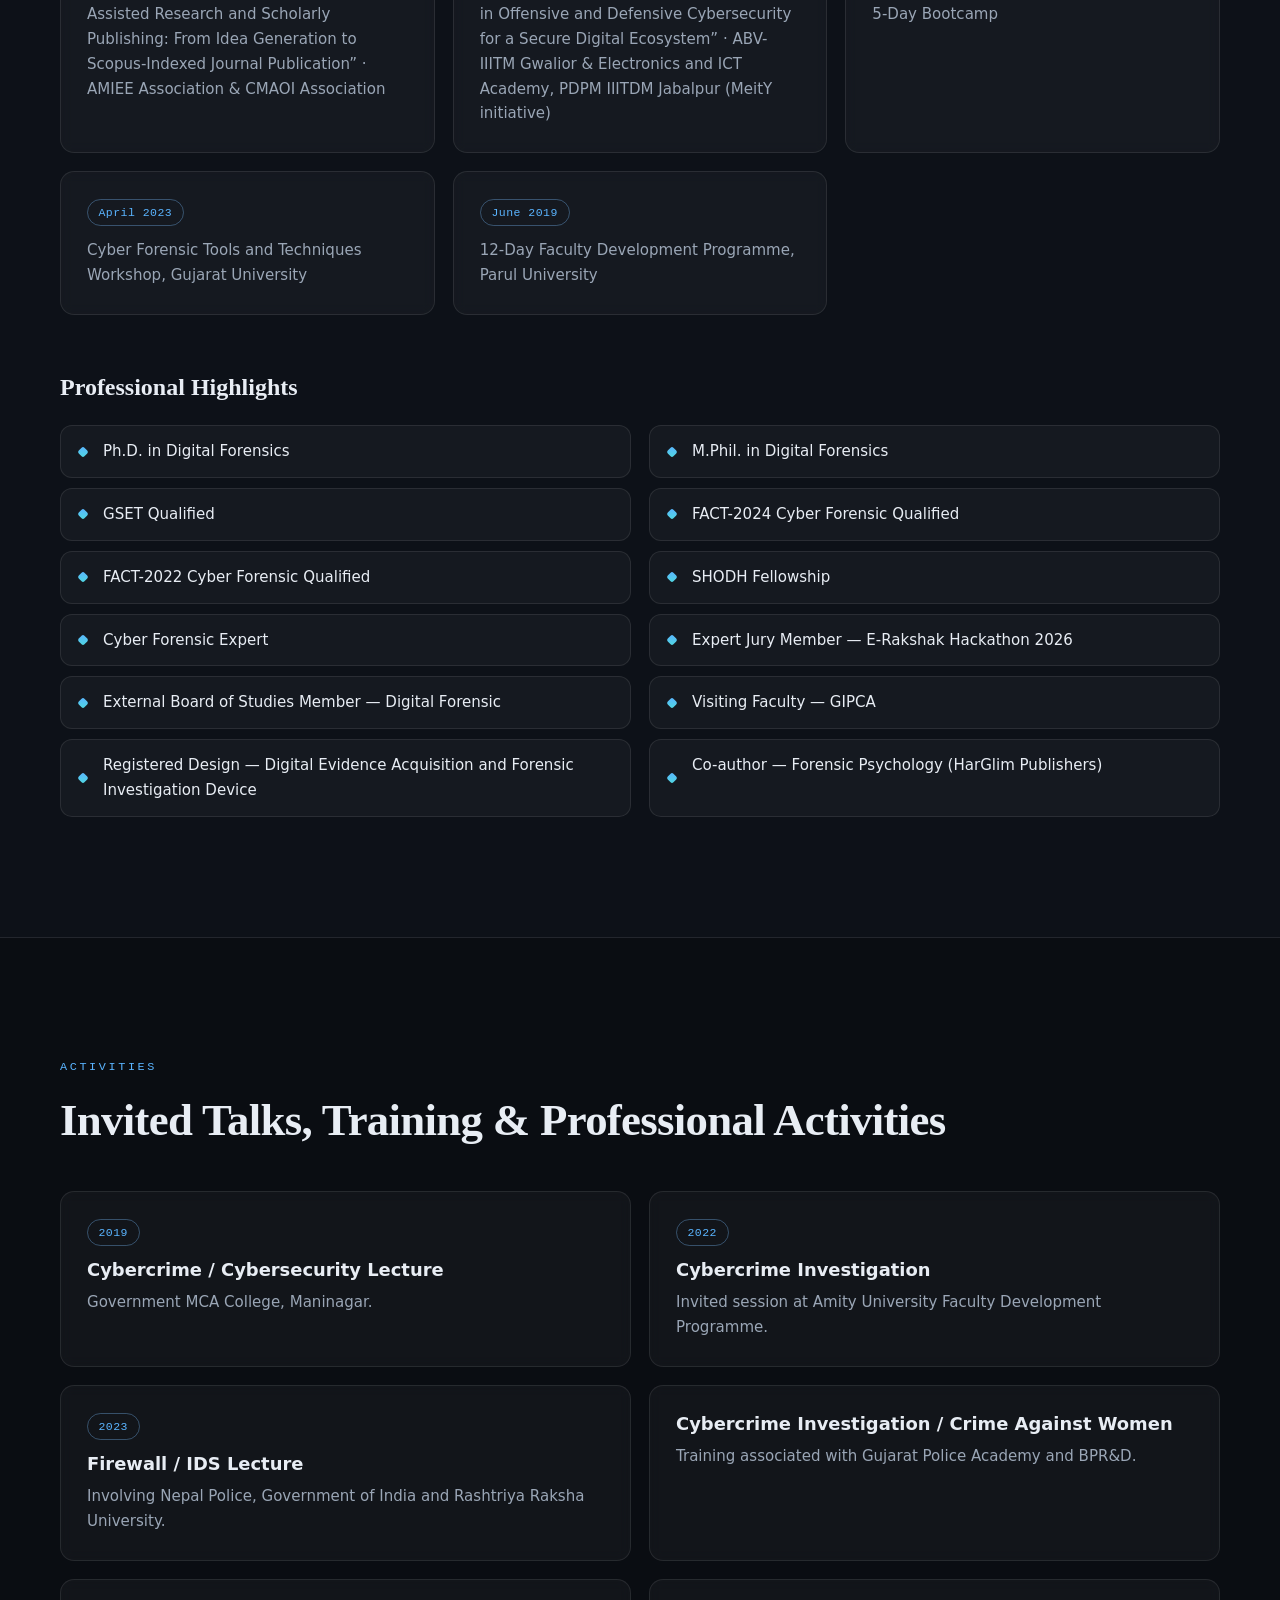
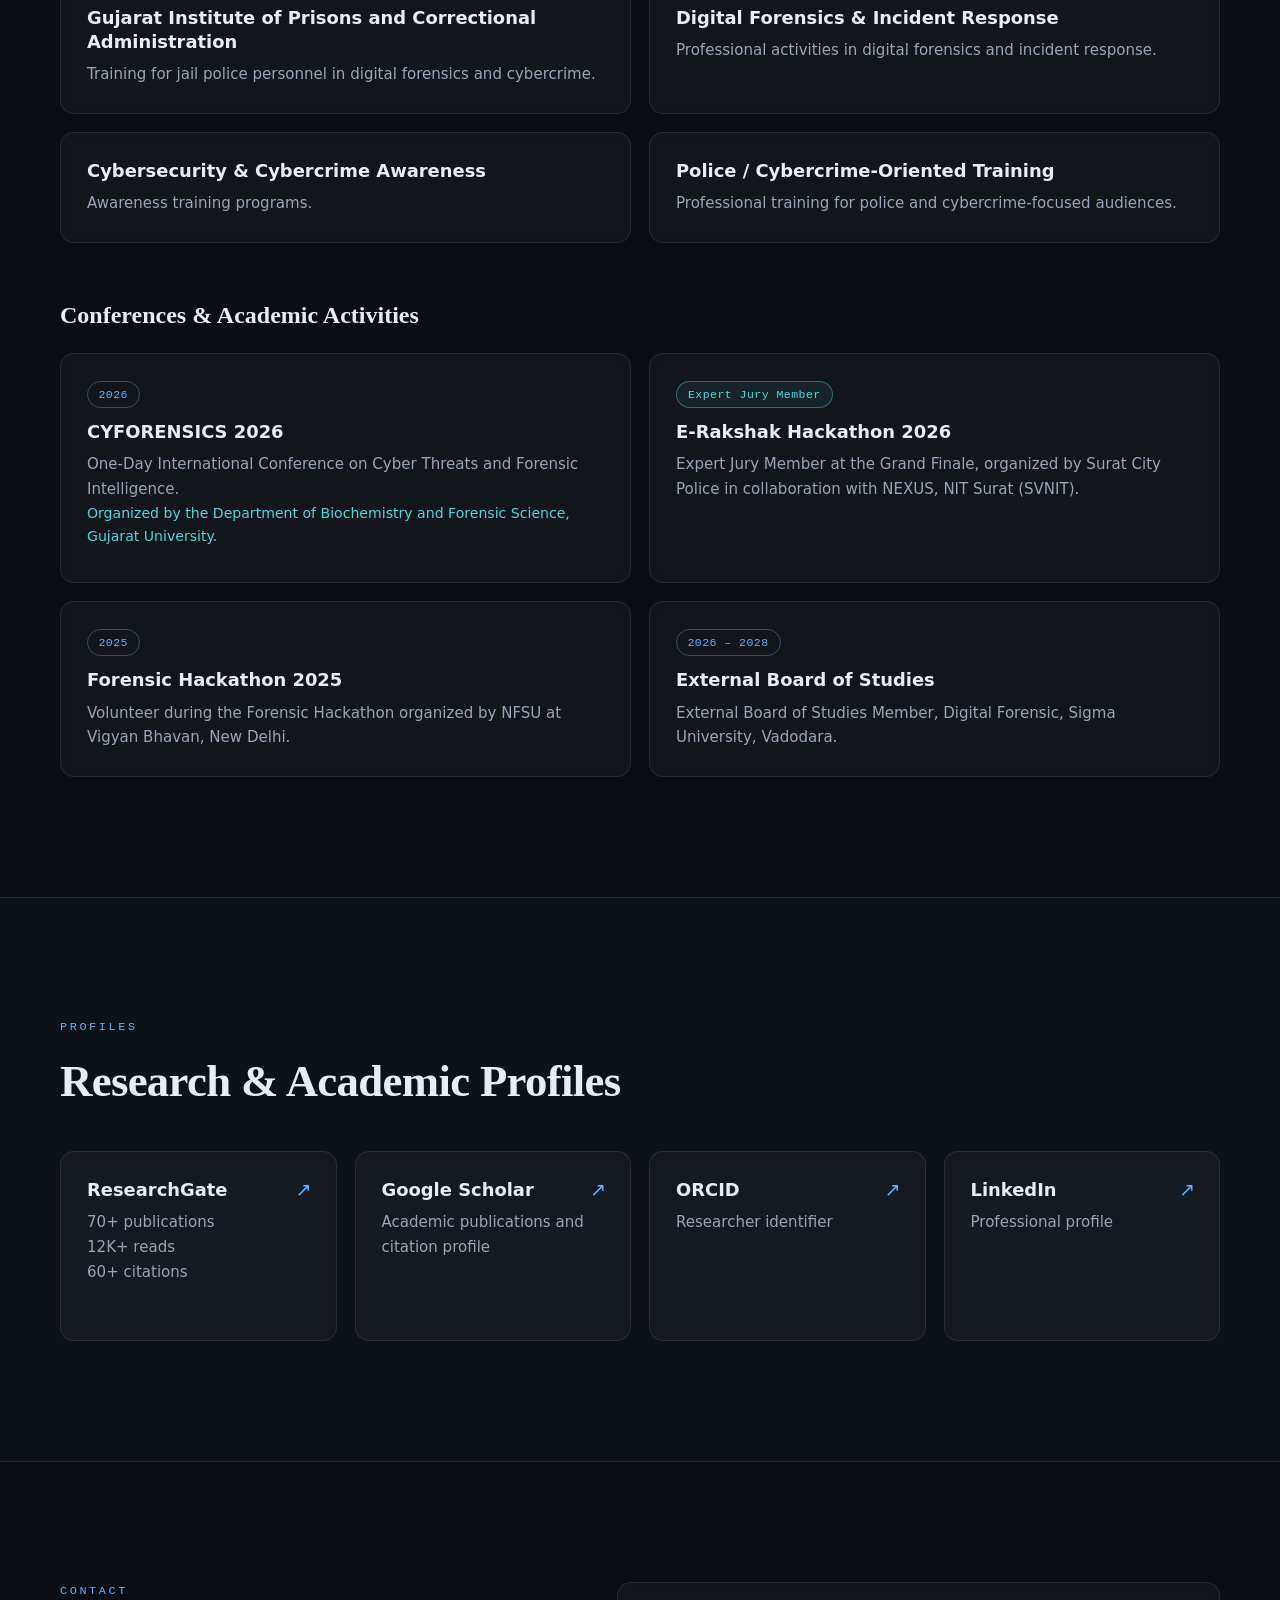
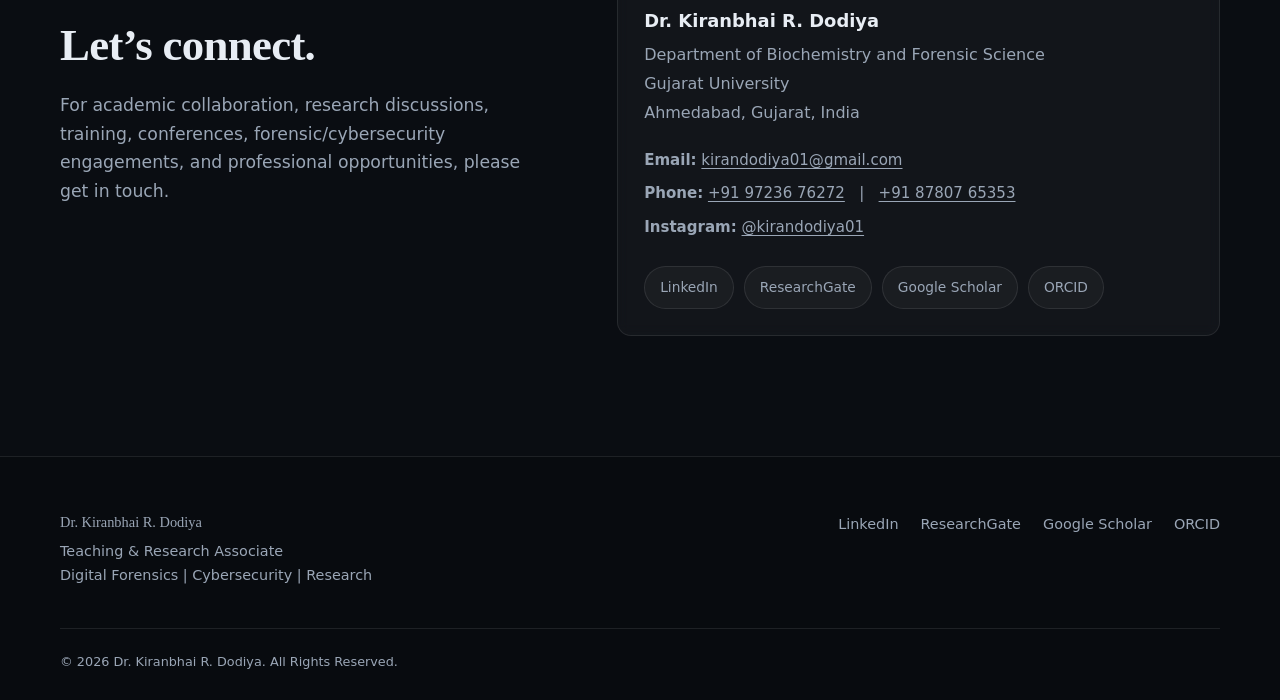
==== commit d40a618a: "Add files via upload" ====
--- a/index (1).html
+++ b/index (1).html
@@ -1,176 +1,462 @@
-<!doctype html>
+<!DOCTYPE html>
 <html lang="en">
 <head>
   <meta charset="utf-8">
   <meta name="viewport" content="width=device-width, initial-scale=1">
-  <meta name="description" content="Dr. Kiranbhai R. Dodiya — Digital Forensics, Cybersecurity, Malware Analysis, Cybercrime Investigation, Research and Teaching.">
+  <title>Dr. Kiran Dodiya | Digital Forensics &amp; Cybersecurity Expert</title>
+  <meta name="description" content="Official professional portfolio of Dr. Kiranbhai R. Dodiya, Teaching &amp; Research Associate specializing in Digital Forensics, Cybersecurity, Malware Analysis, Cybercrime Investigation and Digital Evidence.">
   <meta name="author" content="Dr. Kiranbhai R. Dodiya">
-  <meta name="theme-color" content="#07111f">
-  <title>Dr. Kiranbhai R. Dodiya | Digital Forensics & Cybersecurity</title>
-  <link rel="icon" href="assets/favicon.svg" type="image/svg+xml">
+  <meta name="theme-color" content="#0a0d12">
+  <link rel="canonical" href="https://kirandodiya.github.io/">
+
+  <!-- Open Graph -->
+  <meta property="og:type" content="website">
+  <meta property="og:title" content="Dr. Kiran Dodiya | Digital Forensics &amp; Cybersecurity Expert">
+  <meta property="og:description" content="Teaching &amp; Research Associate, Gujarat University. Digital Forensics, Cybersecurity, Malware Analysis, Cybercrime Investigation.">
+  <meta property="og:url" content="https://kirandodiya.github.io/">
+  <meta property="og:image" content="https://kirandodiya.github.io/assets/og-image.svg">
+
+  <!-- Twitter -->
+  <meta name="twitter:card" content="summary_large_image">
+  <meta name="twitter:title" content="Dr. Kiran Dodiya | Digital Forensics &amp; Cybersecurity Expert">
+  <meta name="twitter:description" content="Teaching &amp; Research Associate, Gujarat University. Digital Forensics, Cybersecurity, Malware Analysis, Cybercrime Investigation.">
+
+  <link rel="icon" type="image/svg+xml" href="assets/favicon.svg">
   <link rel="stylesheet" href="styles.css">
+
+  <style>
+    .contact-details { margin: 1.25rem 0 1rem; display: grid; gap: .55rem; }
+    .contact-details p { margin: 0; }
+    .contact-details a { color: inherit; text-decoration: underline; text-underline-offset: 3px; }
+  </style>
+
+  <!-- Structured data -->
+  <script type="application/ld+json">
+  {
+    "@context": "https://schema.org",
+    "@type": "Person",
+    "name": "Dr. Kiranbhai R. Dodiya",
+    "jobTitle": "Teaching & Research Associate",
+    "description": "Digital forensics and cybersecurity researcher specializing in malware analysis, cybercrime investigation and digital evidence.",
+    "affiliation": { "@type": "CollegeOrUniversity", "name": "Gujarat University", "address": { "@type": "PostalAddress", "addressLocality": "Ahmedabad", "addressRegion": "Gujarat", "addressCountry": "IN" } },
+    "alumniOf": ["Gujarat University", "Saurashtra University"],
+    "knowsAbout": ["Digital Forensics", "Cybersecurity", "Malware Analysis", "Cybercrime Investigation", "Incident Response", "Digital Evidence"],
+    "url": "https://kirandodiya.github.io/",
+    "sameAs": [
+      "https://www.linkedin.com/in/dr-kiran-dodiya-849062118/",
+      "https://www.researchgate.net/profile/Kiranbhai-Dodiya",
+      "https://scholar.google.com/citations?user=JTWUKKQAAAAJ&hl=en",
+      "https://orcid.org/0009-0001-9409-7303"
+      ,"https://www.instagram.com/kirandodiya01/"
+    ]
+  }
+  </script>
 </head>
 <body>
-  <div class="noise" aria-hidden="true"></div>
-  <header class="site-header">
-    <a class="brand" href="#home" aria-label="Dr. Kiran Dodiya home">
-      <span class="brand-mark">KD</span>
-      <span>Dr. Kiran Dodiya</span>
-    </a>
-    <button class="menu-toggle" aria-label="Open navigation" aria-expanded="false">☰</button>
-    <nav class="nav" id="nav">
-      <a href="#about">About</a><a href="#experience">Experience</a><a href="#research">Research</a>
-      <a href="#publications">Publications</a><a href="#education">Education</a><a href="#contact">Contact</a>
+  <a class="skip-link" href="#main">Skip to content</a>
+
+  <!-- ============ NAVIGATION ============ -->
+  <header class="site-header" id="top">
+    <nav class="nav" aria-label="Primary">
+      <a class="brand" href="#overview" aria-label="Dr. Kiranbhai R. Dodiya, home">
+        <span class="brand-mark">KD</span><span class="brand-text">Kiran Dodiya</span>
+      </a>
+      <button class="nav-toggle" id="navToggle" aria-label="Toggle menu" aria-expanded="false" aria-controls="navLinks">
+        <span></span><span></span><span></span>
+      </button>
+      <ul class="nav-links" id="navLinks">
+        <li><a href="#overview">Overview</a></li>
+        <li><a href="#about">About</a></li>
+        <li><a href="#experience">Experience</a></li>
+        <li><a href="#expertise">Expertise</a></li>
+        <li><a href="#research">Research</a></li>
+        <li><a href="#publications">Publications</a></li>
+        <li><a href="#education">Education</a></li>
+        <li><a href="#credentials">Credentials</a></li>
+        <li><a href="#activities">Activities</a></li>
+        <li><a href="#contact" class="nav-cta">Contact</a></li>
+      </ul>
     </nav>
   </header>
 
-  <main>
-    <section class="hero" id="home">
-      <div class="hero-grid"></div>
-      <div class="hero-copy reveal">
-        <p class="eyebrow"><span class="dot"></span> DIGITAL FORENSICS · CYBERSECURITY · RESEARCH</p>
-        <h1>Dr. Kiranbhai<br><span>R. Dodiya</span></h1>
-        <p class="hero-role">Teaching & Research Associate · Department of Biochemistry & Forensic Science · Gujarat University</p>
-        <p class="hero-text">Digital forensics researcher and educator working across malware analysis, cybercrime investigation, digital evidence and cybersecurity.</p>
-        <div class="hero-actions">
-          <a class="btn btn-primary" href="#research">Explore Research <span>↗</span></a>
-          <a class="btn btn-ghost" href="Dr_Kiran_Dodiya_CV.pdf" download>Download CV <span>↓</span></a>
+  <main id="main">
+
+  <!-- ============ HERO ============ -->
+  <section class="hero" id="overview" aria-labelledby="hero-title">
+    <canvas id="heroCanvas" aria-hidden="true"></canvas>
+    <div class="hex-bg" id="hexBg" aria-hidden="true"></div>
+    <div class="container hero-grid">
+      <div class="hero-copy">
+        <p class="eyebrow reveal">DIGITAL FORENSICS • CYBERSECURITY • RESEARCH</p>
+        <h1 id="hero-title" class="reveal">Dr. Kiranbhai R. Dodiya</h1>
+        <p class="hero-sub reveal">Teaching &amp; Research Associate | Digital Forensics &amp; Cybersecurity Expert</p>
+        <p class="hero-tag reveal">Digital Forensics. Cybersecurity. Research. Investigation.</p>
+        <p class="hero-desc reveal">Forensic science researcher and cybersecurity professional specializing in digital forensics, malware analysis, cybercrime investigation, digital evidence, and incident response.</p>
+        <p class="hero-support reveal">Teaching, researching, and advancing digital forensic investigation, malware analysis, cybercrime investigation, and cybersecurity through evidence-driven approaches.</p>
+        <div class="hero-cta reveal">
+          <a href="#research" class="btn btn-primary">Explore Research</a>
+          <a href="assets/Dr_Kiranbhai_Dodiya_CV.pdf" class="btn btn-ghost" download>Download CV</a>
         </div>
-        <div class="hero-links">
-          <a href="https://scholar.google.com/citations?user=JTWUKKQAAAAJ&hl=en" target="_blank" rel="noopener">Google Scholar</a>
-          <a href="https://orcid.org/0009-0001-9409-7303" target="_blank" rel="noopener">ORCID</a>
-          <a href="https://www.researchgate.net/profile/Kiranbhai-Dodiya" target="_blank" rel="noopener">ResearchGate</a>
-          <a href="https://www.linkedin.com/in/dr-kiran-dodiya-849062118/" target="_blank" rel="noopener">LinkedIn</a>
+        <ul class="social-row reveal" aria-label="Professional profiles">
+          <li><a class="chip" href="https://www.linkedin.com/in/dr-kiran-dodiya-849062118/" target="_blank" rel="noopener noreferrer" aria-label="LinkedIn (opens in new tab)"><svg viewBox="0 0 24 24" aria-hidden="true"><path d="M4.98 3.5a2.5 2.5 0 1 1 0 5 2.5 2.5 0 0 1 0-5ZM3 9.75h4V21H3V9.75Zm6.5 0h3.83v1.54h.05c.53-1 1.84-2.07 3.78-2.07 4.04 0 4.79 2.66 4.79 6.12V21h-4v-4.9c0-1.17-.02-2.67-1.63-2.67-1.63 0-1.88 1.27-1.88 2.59V21h-4V9.75Z"/></svg>LinkedIn</a></li>
+          <li><a class="chip" href="https://scholar.google.com/citations?user=JTWUKKQAAAAJ&hl=en" target="_blank" rel="noopener noreferrer" aria-label="Google Scholar (opens in new tab)"><svg viewBox="0 0 24 24" aria-hidden="true"><path d="M12 3 1 9l11 6 9-4.9V17h2V9L12 3Zm-6 9.7v3.8C6 18.4 8.7 20 12 20s6-1.6 6-3.5v-3.8l-6 3.3-6-3.3Z"/></svg>Google Scholar</a></li>
+          <li><a class="chip" href="https://www.researchgate.net/profile/Kiranbhai-Dodiya" target="_blank" rel="noopener noreferrer" aria-label="ResearchGate (opens in new tab)"><svg viewBox="0 0 24 24" aria-hidden="true"><path d="M4 3h9.2c3.1 0 5 1.6 5 4.2 0 2-1.1 3.4-3 4l3.6 6.3h-3.3l-3.2-5.8H7V17.500H4V3Zm3 2.600v3.400h5.800c1.300 0 2.200-.6 2.200-1.700S14.100 5.600 12.800 5.600H7Z"/></svg>ResearchGate</a></li>
+          <li><a class="chip" href="https://orcid.org/0009-0001-9409-7303" target="_blank" rel="noopener noreferrer" aria-label="ORCID (opens in new tab)"><svg viewBox="0 0 24 24" aria-hidden="true"><path d="M12 2a10 10 0 1 0 0 20 10 10 0 0 0 0-20ZM8.100 17H6.500V8.200h1.600V17Zm-.8-9.800a1 1 0 1 1 0-2 1 1 0 0 1 0 2ZM9.600 8.200h3.500c3 0 4.400 1.800 4.400 4.400S16.100 17 13.100 17H9.600V8.200Zm1.500 1.400v6h1.900c2 0 2.900-1.100 2.900-3s-.9-3-2.900-3h-1.900Z"/></svg>ORCID</a></li>
+        </ul>
+      </div>
+
+      <div class="hero-photo reveal" >
+        <div class="photo-frame">
+          <div class="photo-ring" aria-hidden="true"></div>
+          <img src="profile.jpg" onerror="this.onerror=null;this.src='assets/profile-placeholder.svg'" alt="Portrait of Dr. Kiranbhai R. Dodiya, Teaching and Research Associate at Gujarat University" width="520" height="620">
+          <div class="photo-tag"><span class="dot" aria-hidden="true"></span>Gujarat University · Ahmedabad</div>
         </div>
       </div>
-      <div class="hero-photo reveal">
-        <div class="photo-frame"><img src="assets/kiran-dodiya.jpg" alt="Portrait of Dr. Kiranbhai R. Dodiya"></div>
-        <div class="scan-line"></div>
-        <div class="photo-tag">DFIR / 01</div>
-        <div class="code-card"><span>CASE</span><strong>DIGITAL EVIDENCE</strong><small>TRACE · ANALYSE · INTERPRET</small></div>
-      </div>
-    </section>
-
-    <section class="stats-strip">
-      <div><strong>70+</strong><span>ResearchGate publications</span></div>
-      <div><strong>12K+</strong><span>Research reads</span></div>
-      <div><strong>60+</strong><span>Research citations</span></div>
-      <div><strong>10+</strong><span>Years across academia & forensics</span></div>
-    </section>
-
-    <section class="section" id="about">
-      <div class="section-label">01 / PROFILE</div>
-      <div class="two-col">
-        <div>
-          <p class="kicker">ABOUT</p>
-          <h2>Where forensic science meets the digital crime scene.</h2>
+    </div>
+    <a href="#about" class="scroll-hint" aria-label="Scroll to About"><span></span></a>
+  </section>
+
+  <!-- ============ ABOUT ============ -->
+  <section class="section" id="about" aria-labelledby="about-title">
+    <div class="container two-col">
+      <div class="reveal">
+        <p class="eyebrow">ABOUT</p>
+        <h2 id="about-title">Evidence-driven research and teaching in digital forensics.</h2>
+      </div>
+      <div class="prose reveal">
+        <p>Dr. Kiranbhai R. Dodiya is a Teaching and Research Associate in the Department of Biochemistry and Forensic Science at Gujarat University, Ahmedabad. His academic and research specialization is Digital Forensics, with professional interests spanning digital forensic investigation, malware analysis, cybercrime investigation, cybersecurity, incident response, digital evidence, and emerging technologies in forensic science.</p>
+        <p>His work bridges the classroom, the research laboratory, and operational practice. He has taught and trained across academic institutions and government-oriented environments, delivered invited lectures on cybercrime, cybersecurity, digital forensics, incident response, firewall/IDS concepts, and cybercrime investigation, and contributed to police and cybercrime awareness programs, forensic workshops, and academic conferences.</p>
+        <p>His research addresses ATM malware, malware analysis, digital evidence, image forensics, phishing, AI and cybersecurity, and the emerging challenges facing digital forensic practice.</p>
+      </div>
+    </div>
+  </section>
+
+  <!-- ============ STATS ============ -->
+  <section class="stats" aria-label="Professional statistics">
+    <div class="container">
+      <ul class="stats-grid">
+        <li class="stat reveal"><span class="stat-num" data-target="70" data-suffix="+">70+</span><span class="stat-label">ResearchGate Publications</span></li>
+        <li class="stat reveal"><span class="stat-num" data-target="12" data-suffix="K+">12K+</span><span class="stat-label">Research Reads</span></li>
+        <li class="stat reveal"><span class="stat-num" data-target="60" data-suffix="+">60+</span><span class="stat-label">Research Citations</span></li>
+        <li class="stat reveal"><span class="stat-num" data-target="10" data-suffix="+">10+</span><span class="stat-label">Years Across Academia &amp; Forensics</span></li>
+      </ul>
+      <p class="stats-note">ResearchGate figures are a point-in-time snapshot and are not updated automatically.</p>
+    </div>
+  </section>
+
+  <!-- ============ EXPERIENCE ============ -->
+  <section class="section" id="experience" aria-labelledby="exp-title">
+    <div class="container">
+      <div class="section-head reveal">
+        <p class="eyebrow">EXPERIENCE</p>
+        <h2 id="exp-title">Professional Journey</h2>
+      </div>
+      <ol class="timeline">
+        <li class="t-item reveal">
+          <span class="t-dot" aria-hidden="true"></span>
+          <article class="card">
+            <span class="badge badge-live">Current</span>
+            <h3>Teaching &amp; Research Associate</h3>
+            <p class="meta">Department of Biochemistry and Forensic Science · Gujarat University</p>
+          </article>
+        </li>
+        <li class="t-item reveal">
+          <span class="t-dot" aria-hidden="true"></span>
+          <article class="card">
+            <span class="badge">13 March 2026 – 10 May 2026</span>
+            <h3>Visiting Faculty</h3>
+            <p class="meta">Gujarat Institute of Prisons and Correctional Administration (GIPCA)</p>
+            <p>Training jail police personnel in digital forensics and cybercrime.</p>
+          </article>
+        </li>
+        <li class="t-item reveal">
+          <span class="t-dot" aria-hidden="true"></span>
+          <article class="card">
+            <span class="badge">June 2019 – December 2019</span>
+            <h3>Assistant Professor</h3>
+            <p class="meta">Department of Forensic Science · PIAS, Parul University</p>
+          </article>
+        </li>
+        <li class="t-item reveal">
+          <span class="t-dot" aria-hidden="true"></span>
+          <article class="card">
+            <span class="badge">June 2018 – April 2019</span>
+            <h3>Visiting Faculty</h3>
+            <p class="meta">Department of Advanced Business Studies, School of Commerce · Gujarat University</p>
+            <p>Subjects included:</p>
+            <ul class="tag-list small">
+              <li>Types of Fraud &amp; Cybercrime</li><li>Incident Response</li><li>Cyber Security</li><li>Risk Management</li>
+            </ul>
+          </article>
+        </li>
+      </ol>
+    </div>
+  </section>
+
+  <!-- ============ EXPERTISE ============ -->
+  <section class="section alt" id="expertise" aria-labelledby="exp2-title">
+    <div class="container">
+      <div class="section-head reveal">
+        <p class="eyebrow">EXPERTISE</p>
+        <h2 id="exp2-title">Areas of Expertise</h2>
+      </div>
+      <div class="grid-4">
+        <article class="card tilt reveal">
+          <div class="icon"><svg viewBox="0 0 24 24" aria-hidden="true"><path d="M11 3a8 8 0 1 0 4.900 14.300l4.400 4.400 1.400-1.400-4.400-4.400A8 8 0 0 0 11 3Zm0 2a6 6 0 1 1 0 12 6 6 0 0 1 0-12Z"/></svg></div>
+          <h3>Digital Forensics</h3>
+          <p>Digital evidence acquisition, examination, analysis, recovery, and forensic interpretation.</p>
+        </article>
+        <article class="card tilt reveal">
+          <div class="icon"><svg viewBox="0 0 24 24" aria-hidden="true"><path d="M12 2 3 6v6c0 5 3.800 9.700 9 10 5.200-.3 9-5 9-10V6l-9-4Zm0 2.100 7 3.100V12c0 3.900-2.900 7.600-7 7.900-4.100-.3-7-4-7-7.900V7.200l7-3.100ZM11 8h2v5h-2V8Zm0 6h2v2h-2v-2Z"/></svg></div>
+          <h3>Malware Analysis</h3>
+          <p>Static malware analysis, malware investigation, capability analysis, ATM malware, and forensic malware analysis.</p>
+        </article>
+        <article class="card tilt reveal">
+          <div class="icon"><svg viewBox="0 0 24 24" aria-hidden="true"><path d="M12 12a4 4 0 1 0 0-8 4 4 0 0 0 0 8Zm0 2c-3.300 0-8 1.700-8 5v2h16v-2c0-3.300-4.700-5-8-5Z"/></svg></div>
+          <h3>Cybercrime Investigation</h3>
+          <p>Cybercrime investigation, digital crime scenes, cyber threat analysis, OSINT, social engineering, and investigative approaches.</p>
+        </article>
+        <article class="card tilt reveal">
+          <div class="icon"><svg viewBox="0 0 24 24" aria-hidden="true"><path d="M6 10V8a6 6 0 1 1 12 0v2h1a1 1 0 0 1 1 1v10a1 1 0 0 1-1 1H5a1 1 0 0 1-1-1V11a1 1 0 0 1 1-1h1Zm2 0h8V8a4 4 0 1 0-8 0v2Zm3 4h2v4h-2v-4Z"/></svg></div>
+          <h3>Cybersecurity</h3>
+          <p>Incident response, network security, IDS/IPS, firewall concepts, cyber threat awareness, and security operations.</p>
+        </article>
+      </div>
+      <ul class="tag-list reveal" aria-label="Skills">
+        <li>Cyber Forensics</li><li>Incident Response</li><li>Malware Analysis</li><li>Kali Linux</li>
+        <li>Certified Ethical Hacking</li><li>Network Forensics</li><li>Digital Evidence</li>
+        <li>Cyber Threat Intelligence</li><li>Social Engineering</li><li>Image Forensics</li><li>AI &amp; Cybersecurity</li>
+      </ul>
+    </div>
+  </section>
+
+  <!-- ============ RESEARCH ============ -->
+  <section class="section" id="research" aria-labelledby="res-title">
+    <div class="container">
+      <div class="section-head reveal">
+        <p class="eyebrow">RESEARCH FOCUS</p>
+        <h2 id="res-title">Primary Research Themes</h2>
+      </div>
+      <div class="grid-3">
+        <article class="card research tilt reveal"><span class="num">01</span><h3>ATM Malware Forensics</h3><p>Investigation and forensic evaluation of ATM malware, malware capabilities, and evidence-based analysis.</p></article>
+        <article class="card research tilt reveal"><span class="num">02</span><h3>Malware Analysis</h3><p>Static analysis, malware behavior, capabilities, forensic investigation, and analytical tools.</p></article>
+        <article class="card research tilt reveal"><span class="num">03</span><h3>Digital Evidence</h3><p>Data recovery, evidence extraction, forensic examination, and investigative interpretation.</p></article>
+        <article class="card research tilt reveal"><span class="num">04</span><h3>AI &amp; Cybersecurity</h3><p>Applications of artificial intelligence in cybersecurity, cyber threats, automated attacks, and defensive strategies.</p></article>
+        <article class="card research tilt reveal"><span class="num">05</span><h3>Image Forensics</h3><p>Image analysis, forensic examination, and suspect detection.</p></article>
+        <article class="card research tilt reveal"><span class="num">06</span><h3>Cybercrime Investigation</h3><p>Digital crime investigation, phishing, social engineering, cybercrime detection, and incident response.</p></article>
+      </div>
+    </div>
+  </section>
+
+  <!-- ============ PUBLICATIONS ============ -->
+  <section class="section alt" id="publications" aria-labelledby="pub-title">
+    <div class="container">
+      <div class="section-head reveal">
+        <p class="eyebrow">PUBLICATIONS</p>
+        <h2 id="pub-title">Selected Publications</h2>
+      </div>
+      <ol class="pubs">
+        <li class="pub reveal"><span class="pub-year">2026</span><div><h3>Emotional Malware: A Review of Emotion-Driven Cyber Threats, Psychological Manipulation, and AI-Enabled Social Engineering</h3><p>IJSREM · Volume 10, Issue 08, August 2026 · Peer reviewed</p><p class="pub-authors">Shaily Shah, Dr. Kiran Dodiya, Dr. Parvesh Sharma, Dr. Kapil Kumar</p><a class="pub-link" href="https://doi.org/10.55041/IJSREM66921" target="_blank" rel="noopener noreferrer">DOI ↗</a></div></li>
+        <li class="pub reveal"><span class="pub-year">2026</span><div><h3>A Comparative Static, Dynamic, and Network Forensic Analysis of Five Malware Families</h3><p>International Journal of Research Publication and Reviews · Vol. 7, Issue 8, August 2026 · Peer reviewed</p><p class="pub-authors">Parmar Bhaveshkumar R., Pathan Faisalkhan N., Dr. Kiran Dodiya, Dr. Parvesh Sharma, Dr. Kapil Kumar</p><a class="pub-link" href="https://shorturl.at/VjEbp" target="_blank" rel="noopener noreferrer">Link ↗</a></div></li>
+        <li class="pub reveal"><span class="pub-year">2026</span><div><h3>AI-Based Adaptive Traffic Signal Control System Using Real-Time CCTV Vehicle Density Analysis</h3><p>International Journal of Sciences and Innovation Engineering · Volume 3, Issue 7, July 2026 · Peer reviewed</p><p class="pub-authors">Dr. Kiranbhai R. Dodiya, Ankita Kumari, Dr. Parvesh Sharma, Dr. Kapil Kumar</p><a class="pub-link" href="https://doi.org/10.70849/ijsci03072678887" target="_blank" rel="noopener noreferrer">DOI ↗</a></div></li>
+        <li class="pub reveal"><span class="pub-year">2026</span><div><h3>Forensic Detection Of Toxic Chatbots, Deepfakes, And Automated Harmful Interactions: A State-Of-The-Art Review</h3><p>IJSART · Volume 12, Issue 7, July 2026 · Peer reviewed</p><p class="pub-authors">Dr. Kiranbhai R. Dodiya, Ankita Kumari, Sudha Shetty, Dr. Parvesh Sharma, Dr. Kapil Kumar</p><a class="pub-link" href="https://l1nq.com/damebci" target="_blank" rel="noopener noreferrer">Link ↗</a></div></li>
+        <li class="pub reveal"><span class="pub-year">Book</span><div><h3>Forensic Psychology</h3><p>Book · HarGlim Publishers · ISBN 978-93-47657-33-7</p><p class="pub-authors">Sudha M Shetty, Dr. Kiranbhai R. Dodiya</p></div></li>
+        <li class="pub reveal"><span class="pub-year">Chapter</span><div><h3>From Wrist to Wellness: The Wearable Tech Revolution in Healthcare</h3><p>Book chapter · AI and IoT Technologies for Smart Healthcare Systems: Applications and Innovations (Volume I)</p></div></li>
+        <li class="pub reveal"><span class="pub-year">2024</span><div><h3>Unmasking the Threat: Exploring Effective Techniques for Investigating ATM Malware Through Digital Forensic Analyses</h3><p>IJRITCC</p></div></li>
+        <li class="pub reveal"><span class="pub-year">2024</span><div><h3>GHIRO Unveiled: A Comprehensive Approach to Image Forensics and Suspect Detection</h3><p>IJRASET</p></div></li>
+        <li class="pub reveal"><span class="pub-year">2024</span><div><h3>From Bytes to Biology: Review Exploring the Intricacies of Computer Malware and Biological Viruses</h3><p>GAP Indian Journal of Forensic Behavioural Sciences</p></div></li>
+        <li class="pub reveal"><span class="pub-year">2024</span><div><h3>Advanced Cyber Security Tools and Techniques</h3><p>Routledge / Taylor &amp; Francis</p></div></li>
+        <li class="pub reveal"><span class="pub-year">2023</span><div><h3>A static approach for malware analysis: A guide to analysis tools and techniques</h3><p>IJRASET</p></div></li>
+        <li class="pub reveal"><span class="pub-year">2023</span><div><h3>Phishing Safeguard: Empowering Defences with State-of-the-Art Detection Tools and Methods</h3><p>IJCRT</p></div></li>
+        <li class="pub reveal"><span class="pub-year">2023</span><div><h3>Capability Analysis of ATM Malware Using the CAPA For Forensic Investigations</h3><p>Journal of Data Acquisition and Process</p></div></li>
+        <li class="pub reveal"><span class="pub-year">2023</span><div><h3>The AI Application in Cybersecurity</h3><p>Book chapter · IGI Global</p></div></li>
+        <li class="pub reveal"><span class="pub-year">2023</span><div><h3>Crimes Involved In Sports</h3><p>Asian Press Books</p></div></li>
+        <li class="pub reveal"><span class="pub-year">2023</span><div><h3>Mind Of Deviant Perpetrators In Cyber World</h3><p>Asian Press Books</p></div></li>
+        <li class="pub reveal"><span class="pub-year">2022</span><div><h3>Computer Forensics Data Recovery Software: A Comparative Study</h3><p>International Journal of Innovative Research in Computer and Communication Technology</p></div></li>
+        <li class="pub reveal"><span class="pub-year">2020</span><div><h3>A comparative study of software for data recovery</h3><p>International Journal of Software Engineering</p></div></li>
+      </ol>
+      <div class="pub-cta reveal">
+        <a class="btn btn-primary" href="https://www.researchgate.net/profile/Kiranbhai-Dodiya" target="_blank" rel="noopener noreferrer">View Full Research Profile</a>
+        <a class="btn btn-ghost" href="https://scholar.google.com/citations?user=JTWUKKQAAAAJ&hl=en" target="_blank" rel="noopener noreferrer">Google Scholar</a>
+        <a class="btn btn-ghost" href="https://orcid.org/0009-0001-9409-7303" target="_blank" rel="noopener noreferrer">ORCID</a>
+      </div>
+    </div>
+  </section>
+
+  <!-- ============ EDUCATION ============ -->
+  <section class="section" id="education" aria-labelledby="edu-title">
+    <div class="container">
+      <div class="section-head reveal">
+        <p class="eyebrow">EDUCATION</p>
+        <h2 id="edu-title">Academic Background</h2>
+      </div>
+      <ol class="timeline">
+        <li class="t-item reveal"><span class="t-dot" aria-hidden="true"></span>
+          <article class="card"><span class="badge">2020 – 2026</span><h3>Ph.D. in Forensic Science</h3><p class="meta">Gujarat University · Specialization: Digital Forensics</p><p class="thesis"><strong>Thesis:</strong> “Analysis and Evaluating Techniques of the ATM Malware with Forensic Perspective”</p></article></li>
+        <li class="t-item reveal"><span class="t-dot" aria-hidden="true"></span>
+          <article class="card"><span class="badge">May 2017</span><h3>M.Phil. in Forensic Science</h3><p class="meta">Gujarat University · First Class with Distinction · Specialization: Digital Forensics</p><p class="thesis"><strong>Dissertation:</strong> “Extraction of Specific Data from the Data Warehouse for Forensic Purposes”</p></article></li>
+        <li class="t-item reveal"><span class="t-dot" aria-hidden="true"></span>
+          <article class="card"><span class="badge">April 2016</span><h3>M.Sc. in Forensic Science</h3><p class="meta">Gujarat University · First Class with Distinction</p><p class="thesis"><strong>Dissertation:</strong> “Sensitive, selective, and easy method for on-spot ammonium nitrate detection by supramolecular”</p></article></li>
+        <li class="t-item reveal"><span class="t-dot" aria-hidden="true"></span>
+          <article class="card"><span class="badge">March 2014</span><h3>B.Sc. in Forensic Science</h3><p class="meta">Bahauddin Science College, Junagadh · Saurashtra University · First Class with Distinction</p><p class="thesis"><strong>Dissertation:</strong> “Poisoning Effect of Medicine”</p></article></li>
+      </ol>
+    </div>
+  </section>
+
+  <!-- ============ CREDENTIALS ============ -->
+  <section class="section alt" id="credentials" aria-labelledby="cred-title">
+    <div class="container">
+      <div class="section-head reveal">
+        <p class="eyebrow">CREDENTIALS</p>
+        <h2 id="cred-title">Certifications &amp; Credentials</h2>
+      </div>
+      <div class="grid-3">
+        <article class="card cred reveal"><h3>GSET Qualified</h3></article>
+        <article class="card cred reveal"><h3>FACT-2024</h3><p>Cyber Forensic Qualified</p></article>
+        <article class="card cred reveal"><h3>FACT-2022</h3><p>Cyber Forensic Qualified</p></article>
+        <article class="card cred reveal"><h3>Cyber Forensic Expert</h3></article>
+        <article class="card cred reveal"><h3>Certified Ethical Hacking</h3></article>
+        <article class="card cred reveal"><h3>Malware Analysis</h3></article>
+        <article class="card cred reveal"><h3>Kali Linux</h3></article>
+        <article class="card cred reveal"><h3>Incident Response</h3></article>
+        <article class="card cred reveal"><h3>SHODH Fellowship</h3><p>Government of Gujarat · July 2021 – June 2023</p></article>
+      </div>
+
+
+      <h3 class="sub-head reveal">Intellectual Property</h3>
+      <div class="grid-2">
+        <article class="card feature reveal"><span class="badge">Registered 31 May 2026</span><h3>Registered Industrial Design — Digital Evidence Acquisition and Forensic Investigation Device</h3><p>Design No. 503997-001, Class 14-02, registered under the Designs Act, 2000 and Designs Rules, 2001 in the names of Dr. Kiranbhai R. Dodiya, Dr. Parvesh Sharma and Dr. Kapil Kumar.</p></article>
+      </div>
+
+      <h3 class="sub-head reveal">Professional Development</h3>
+      <ul class="list-cards">
+        <li class="card reveal"><span class="badge">24 – 28 August 2026</span><p>One-Week National Level FDP on “AI-Assisted Research and Scholarly Publishing: From Idea Generation to Scopus-Indexed Journal Publication” · AMIEE Association &amp; CMAOI Association</p></li>
+        <li class="card reveal"><span class="badge">21 – 30 August 2026</span><p>40-hour online FDP on “Emerging Trends in Offensive and Defensive Cybersecurity for a Secure Digital Ecosystem” · ABV-IIITM Gwalior &amp; Electronics and ICT Academy, PDPM IIITDM Jabalpur (MeitY initiative)</p></li>
+        <li class="card reveal"><span class="badge">January 2024</span><p>Demisto Technology + Gujarat University 5-Day Bootcamp</p></li>
+        <li class="card reveal"><span class="badge">April 2023</span><p>Cyber Forensic Tools and Techniques Workshop, Gujarat University</p></li>
+        <li class="card reveal"><span class="badge">June 2019</span><p>12-Day Faculty Development Programme, Parul University</p></li>
+      </ul>
+
+      <h3 class="sub-head reveal">Professional Highlights</h3>
+      <ul class="highlights">
+        <li class="reveal">Ph.D. in Digital Forensics</li>
+        <li class="reveal">M.Phil. in Digital Forensics</li>
+        <li class="reveal">GSET Qualified</li>
+        <li class="reveal">FACT-2024 Cyber Forensic Qualified</li>
+        <li class="reveal">FACT-2022 Cyber Forensic Qualified</li>
+        <li class="reveal">SHODH Fellowship</li>
+        <li class="reveal">Cyber Forensic Expert</li>
+        <li class="reveal">Expert Jury Member — E-Rakshak Hackathon 2026</li>
+        <li class="reveal">External Board of Studies Member — Digital Forensic</li>
+        <li class="reveal">Visiting Faculty — GIPCA</li>
+        <li class="reveal">Registered Design — Digital Evidence Acquisition and Forensic Investigation Device</li>
+        <li class="reveal">Co-author — Forensic Psychology (HarGlim Publishers)</li>
+      </ul>
+    </div>
+  </section>
+
+  <!-- ============ ACTIVITIES ============ -->
+  <section class="section" id="activities" aria-labelledby="act-title">
+    <div class="container">
+      <div class="section-head reveal">
+        <p class="eyebrow">ACTIVITIES</p>
+        <h2 id="act-title">Invited Talks, Training &amp; Professional Activities</h2>
+      </div>
+      <div class="grid-2">
+        <article class="card reveal"><span class="badge">2019</span><h3>Cybercrime / Cybersecurity Lecture</h3><p>Government MCA College, Maninagar.</p></article>
+        <article class="card reveal"><span class="badge">2022</span><h3>Cybercrime Investigation</h3><p>Invited session at Amity University Faculty Development Programme.</p></article>
+        <article class="card reveal"><span class="badge">2023</span><h3>Firewall / IDS Lecture</h3><p>Involving Nepal Police, Government of India and Rashtriya Raksha University.</p></article>
+        <article class="card reveal"><h3>Cybercrime Investigation / Crime Against Women</h3><p>Training associated with Gujarat Police Academy and BPR&amp;D.</p></article>
+        <article class="card reveal"><h3>Gujarat Institute of Prisons and Correctional Administration</h3><p>Training for jail police personnel in digital forensics and cybercrime.</p></article>
+        <article class="card reveal"><h3>Digital Forensics &amp; Incident Response</h3><p>Professional activities in digital forensics and incident response.</p></article>
+        <article class="card reveal"><h3>Cybersecurity &amp; Cybercrime Awareness</h3><p>Awareness training programs.</p></article>
+        <article class="card reveal"><h3>Police / Cybercrime-Oriented Training</h3><p>Professional training for police and cybercrime-focused audiences.</p></article>
+      </div>
+
+      <h3 class="sub-head reveal">Conferences &amp; Academic Activities</h3>
+      <div class="grid-2">
+        <article class="card feature reveal"><span class="badge">2026</span><h3>CYFORENSICS 2026</h3><p>One-Day International Conference on Cyber Threats and Forensic Intelligence.</p><p class="meta">Organized by the Department of Biochemistry and Forensic Science, Gujarat University.</p></article>
+        <article class="card feature reveal"><span class="badge badge-live">Expert Jury Member</span><h3>E-Rakshak Hackathon 2026</h3><p>Expert Jury Member at the Grand Finale, organized by Surat City Police in collaboration with NEXUS, NIT Surat (SVNIT).</p></article>
+        <article class="card feature reveal"><span class="badge">2025</span><h3>Forensic Hackathon 2025</h3><p>Volunteer during the Forensic Hackathon organized by NFSU at Vigyan Bhavan, New Delhi.</p></article>
+        <article class="card feature reveal"><span class="badge">2026 – 2028</span><h3>External Board of Studies</h3><p>External Board of Studies Member, Digital Forensic, Sigma University, Vadodara.</p></article>
+      </div>
+    </div>
+  </section>
+
+  <!-- ============ PROFILES ============ -->
+  <section class="section alt" id="profiles" aria-labelledby="prof-title">
+    <div class="container">
+      <div class="section-head reveal">
+        <p class="eyebrow">PROFILES</p>
+        <h2 id="prof-title">Research &amp; Academic Profiles</h2>
+      </div>
+      <div class="grid-4">
+        <a class="card profile reveal" href="https://www.researchgate.net/profile/Kiranbhai-Dodiya" target="_blank" rel="noopener noreferrer">
+          <h3>ResearchGate</h3><p>70+ publications<br>12K+ reads<br>60+ citations</p><span class="arrow" aria-hidden="true">↗</span>
+        </a>
+        <a class="card profile reveal" href="https://scholar.google.com/citations?user=JTWUKKQAAAAJ&hl=en" target="_blank" rel="noopener noreferrer">
+          <h3>Google Scholar</h3><p>Academic publications and citation profile</p><span class="arrow" aria-hidden="true">↗</span>
+        </a>
+        <a class="card profile reveal" href="https://orcid.org/0009-0001-9409-7303" target="_blank" rel="noopener noreferrer">
+          <h3>ORCID</h3><p>Researcher identifier</p><span class="arrow" aria-hidden="true">↗</span>
+        </a>
+        <a class="card profile reveal" href="https://www.linkedin.com/in/dr-kiran-dodiya-849062118/" target="_blank" rel="noopener noreferrer">
+          <h3>LinkedIn</h3><p>Professional profile</p><span class="arrow" aria-hidden="true">↗</span>
+        </a>
+      </div>
+    </div>
+  </section>
+
+  <!-- ============ CONTACT ============ -->
+  <section class="section" id="contact" aria-labelledby="contact-title">
+    <div class="container two-col">
+      <div class="reveal">
+        <p class="eyebrow">CONTACT</p>
+        <h2 id="contact-title">Let’s connect.</h2>
+        <p class="lead">For academic collaboration, research discussions, training, conferences, forensic/cybersecurity engagements, and professional opportunities, please get in touch.</p>
+      </div>
+      <div class="card contact-card reveal">
+        <h3>Dr. Kiranbhai R. Dodiya</h3>
+        <address>
+          Department of Biochemistry and Forensic Science<br>
+          Gujarat University<br>
+          Ahmedabad, Gujarat, India
+        </address>
+        <div class="contact-details">
+          <p><strong>Email:</strong> <a href="mailto:kirandodiya01@gmail.com">kirandodiya01@gmail.com</a></p>
+          <p><strong>Phone:</strong> <a href="tel:+919723676272">+91 97236 76272</a> &nbsp; | &nbsp; <a href="tel:+918780765353">+91 87807 65353</a></p>
+          <p><strong>Instagram:</strong> <a href="https://www.instagram.com/kirandodiya01/" target="_blank" rel="noopener noreferrer">@kirandodiya01</a></p>
         </div>
-        <div class="lead-copy">
-          <p>Dr. Kiranbhai R. Dodiya is a digital forensics researcher and educator with a focus on malware analysis, cybercrime detection, incident response and investigative approaches to digital crime scenes.</p>
-          <p>His academic work spans forensic science, digital evidence, ATM malware, cybercrime investigation, cybersecurity and emerging applications of AI in security.</p>
-        </div>
-      </div>
-      <div class="focus-grid">
-        <article><span>01</span><h3>Digital Forensics</h3><p>Digital evidence acquisition, analysis and interpretation for investigative contexts.</p></article>
-        <article><span>02</span><h3>Malware Analysis</h3><p>Static analysis, capability analysis and forensic investigation of malicious software.</p></article>
-        <article><span>03</span><h3>Cybercrime Investigation</h3><p>Investigative methods for cyber-enabled offences and digital crime scenes.</p></article>
-        <article><span>04</span><h3>Cybersecurity</h3><p>Network security, incident response, threat awareness and defensive practice.</p></article>
-      </div>
-    </section>
-
-    <section class="section section-dark" id="experience">
-      <div class="section-label">02 / CAREER</div>
-      <div class="section-heading"><p class="kicker">EXPERIENCE</p><h2>Academic work, forensic practice & training.</h2></div>
-      <div class="timeline">
-        <div class="timeline-item"><div class="time">2020 — 2026</div><div><h3>PhD Researcher · Gujarat University</h3><p>PhD in Forensic Science with specialization in Digital Forensics. Research focused on the forensic analysis and evaluation of ATM malware.</p><span class="pill">Digital Forensics</span></div></div>
-        <div class="timeline-item"><div class="time">Jun 2019 — Dec 2019</div><div><h3>Assistant Professor · Parul University</h3><p>Department of Forensic Science, PIAS, Vadodara, Gujarat.</p><span class="pill">Teaching · Forensics</span></div></div>
-        <div class="timeline-item"><div class="time">Jun 2018 — Apr 2019</div><div><h3>Visiting Faculty · Gujarat University</h3><p>Taught PG Diploma students in Types of Fraud & Cybercrime, Incident Response, Cyber Security and Risk Management.</p><span class="pill">Cybersecurity Education</span></div></div>
-        <div class="timeline-item"><div class="time">2026</div><div><h3>Visiting Faculty · GIPCA</h3><p>Training and awareness work in digital forensics and cybercrime for police personnel.</p><span class="pill">Police Training</span></div></div>
-        <div class="timeline-item"><div class="time">2026 — Present</div><div><h3>Teaching & Research · Gujarat University</h3><p>Academic teaching, research, student mentoring and professional engagement in forensic science and cybersecurity.</p><span class="pill">Academia · Research</span></div></div>
-      </div>
-    </section>
-
-    <section class="section" id="research">
-      <div class="section-label">03 / RESEARCH</div>
-      <div class="research-intro"><div><p class="kicker">RESEARCH AGENDA</p><h2>Investigating what digital traces reveal.</h2></div><p>Research interests include digital forensics, malware analysis, cybercrime detection and investigative approaches to digital crime scenes.</p></div>
-      <div class="research-grid">
-        <article class="research-card featured"><div class="card-num">R01</div><h3>ATM Malware Forensics</h3><p>Analysis and evaluation of ATM malware techniques from a forensic perspective, including capability analysis and investigative artefacts.</p><div class="tags"><span>ATM Malware</span><span>CAPA</span><span>YARA</span></div></article>
-        <article class="research-card"><div class="card-num">R02</div><h3>Malware Analysis</h3><p>Static approaches, analysis tools and techniques for understanding malicious software.</p><div class="tags"><span>Static Analysis</span><span>Threats</span></div></article>
-        <article class="research-card"><div class="card-num">R03</div><h3>Digital Evidence</h3><p>Data recovery, image forensics and the extraction and interpretation of digital traces.</p><div class="tags"><span>Recovery</span><span>Image Forensics</span></div></article>
-        <article class="research-card"><div class="card-num">R04</div><h3>AI & Cybersecurity</h3><p>Emerging applications of AI and intelligent tools for cyber defence and forensic investigation.</p><div class="tags"><span>AI</span><span>Cybersecurity</span></div></article>
-      </div>
-    </section>
-
-    <section class="section section-dark" id="publications">
-      <div class="section-label">04 / PUBLICATIONS</div>
-      <div class="section-heading"><p class="kicker">SELECTED WORK</p><h2>Research, reviews & book chapters.</h2></div>
-      <div class="publication-list">
-        <article><span class="pub-year">2024</span><div><h3>Unmasking the Threat: Exploring Effective Techniques for Investigating ATM Malware Through Digital Forensic Analyses</h3><p>K. Dodiya, K. Joshi & K. Kumar · International Journal of Recent Innovations in Trends in Computer and Communication.</p></div></article>
-        <article><span class="pub-year">2024</span><div><h3>GHIRO Unveiled: A Comprehensive Approach to Image Forensics and Suspect Detection</h3><p>K. Dodiya & K. Kumar · IJRASET.</p></div></article>
-        <article><span class="pub-year">2024</span><div><h3>From Bytes to Biology: Review Exploring the Intricacies of Computer Malware and Biological Viruses</h3><p>K. Dodiya, K. Joshi & K. Kumar · GAP Indian Journal of Forensic & Behavioural Sciences.</p></div></article>
-        <article><span class="pub-year">2023</span><div><h3>Capability Analysis of ATM Malware Using the CAPA for Forensic Investigations</h3><p>K. Dodiya & K. Kumar · Journal of Data Acquisition and Processing.</p></div></article>
-        <article><span class="pub-year">2023</span><div><h3>A Static Approach for Malware Analysis: A Guide to Analysis Tools and Techniques</h3><p>R. Nair, K. Dodiya & P. Lakhalani · IJRASET.</p></div></article>
-        <article><span class="pub-year">2023</span><div><h3>The AI Application in Cybersecurity</h3><p>K. Dodiya, D. K. Mahida, A. Patel & K. Kumar · IGI Global book chapter.</p></div></article>
-        <article><span class="pub-year">2022</span><div><h3>Computer Forensics Data Recovery Software: A Comparative Study</h3><p>S. N. Varayogula, K. Dodiya, P. Lakhalani & A. Chawla · IJIRCST.</p></div></article>
-        <article><span class="pub-year">2020</span><div><h3>A Comparative Study of Software for Data Recovery</h3><p>V. Bharti, K. Dodiya & S. Pandya · International Journal of Software Engineering.</p></div></article>
-      </div>
-      <div class="center"><a class="btn btn-primary" href="https://scholar.google.com/citations?user=JTWUKKQAAAAJ&hl=en" target="_blank" rel="noopener">View Google Scholar ↗</a><a class="btn btn-ghost" href="https://www.researchgate.net/profile/Kiranbhai-Dodiya" target="_blank" rel="noopener">View ResearchGate ↗</a></div>
-    </section>
-
-    <section class="section" id="education">
-      <div class="section-label">05 / EDUCATION</div>
-      <div class="education-wrap">
-        <div><p class="kicker">ACADEMIC PATH</p><h2>Forensic science from foundation to research.</h2></div>
-        <div class="edu-list">
-          <div><span>2020–2026</span><h3>PhD · Forensic Science</h3><p>Gujarat University · Specialization: Digital Forensics</p></div>
-          <div><span>May 2017</span><h3>M.Phil. · Forensic Science</h3><p>Gujarat University · Digital Forensics · First Class with Distinction</p></div>
-          <div><span>Apr 2016</span><h3>M.Sc. · Forensic Science</h3><p>Gujarat University · First Class with Distinction</p></div>
-          <div><span>Mar 2014</span><h3>B.Sc. · Forensic Science</h3><p>Bahauddin Government Science College, Junagadh · First Class with Distinction</p></div>
-        </div>
-      </div>
-    </section>
-
-    <section class="section section-dark" id="credentials">
-      <div class="section-label">06 / CREDENTIALS</div>
-      <div class="credential-grid">
-        <div><p class="kicker">QUALIFICATIONS</p><h2>Professional development & recognition.</h2></div>
-        <div class="credential-cards">
-          <article><strong>FACT-2024</strong><span>Cyber Forensic · NFSU / LNJN NICFS</span></article>
-          <article><strong>FACT-2022</strong><span>Cyber Forensic · NFSU / LNJN NICFS</span></article>
-          <article><strong>GSET 2024</strong><span>Qualified · Academic credential</span></article>
-          <article><strong>SHODH Fellowship</strong><span>Government of Gujarat · 2021–2023</span></article>
-          <article><strong>Cyber Forensic Training</strong><span>Cyber Forensic Tools & Techniques</span></article>
-          <article><strong>Professional Training</strong><span>Demisto Technology & Gujarat University boot camp</span></article>
-        </div>
-      </div>
-    </section>
-
-    <section class="section" id="talks">
-      <div class="section-label">07 / TALKS & EVENTS</div>
-      <div class="two-col"><div><p class="kicker">RESOURCE PERSON</p><h2>Teaching beyond the classroom.</h2></div><div class="lead-copy"><p>Invited expert sessions have covered cybercrime and cybersecurity, cybercrime investigation, firewall and intrusion detection systems, and digital forensic incident response.</p></div></div>
-      <div class="event-grid">
-        <article><span>2019</span><h3>Cybercrime & Cybersecurity</h3><p>Government MCA College, Maninagar, Ahmedabad</p></article>
-        <article><span>2022</span><h3>Cyber Crime Investigation</h3><p>Amity University Faculty Development Program</p></article>
-        <article><span>2023</span><h3>Firewall & Intrusion Detection Systems</h3><p>Nepal Police / Government of India / RRU</p></article>
-        <article><span>2023</span><h3>Digital Forensic & Incident Response</h3><p>DFIR2023 · CYBER OCTET & Parul University</p></article>
-      </div>
-    </section>
-
-    <section class="section section-dark" id="contact">
-      <div class="contact-card">
-        <div><p class="kicker">LET'S CONNECT</p><h2>Research. Training. Forensic Intelligence.</h2><p>For academic collaboration, invited lectures, training, research discussion or professional enquiries, connect through the channels below.</p></div>
-        <div class="contact-actions">
-          <a class="btn btn-primary" href="mailto:kirandodiya01@gmail.com">Email: kirandodiya01@gmail.com ↗</a>
-          <a class="btn btn-ghost" href="tel:+919723676272">Call: +91 97236 76272 ↗</a>
-          <a class="btn btn-ghost" href="tel:+918780765353">Call: +91 87807 65353 ↗</a>
-          <a class="btn btn-ghost" href="https://www.instagram.com/kirandodiya01/" target="_blank" rel="noopener">Instagram: @kirandodiya01 ↗</a>
-          <a class="btn btn-ghost" href="https://www.linkedin.com/in/dr-kiran-dodiya-849062118/" target="_blank" rel="noopener">LinkedIn ↗</a>
-          <a class="btn btn-ghost" href="https://orcid.org/0009-0001-9409-7303" target="_blank" rel="noopener">ORCID ↗</a>
-        </div>
-      </div>
-      <footer><span>© <span id="year"></span> Dr. Kiranbhai R. Dodiya</span><span>Digital Forensics · Cybersecurity · Research</span><a href="#home">Back to top ↑</a></footer>
-    </section>
+        <ul class="social-row">
+          <li><a class="chip" href="https://www.linkedin.com/in/dr-kiran-dodiya-849062118/" target="_blank" rel="noopener noreferrer">LinkedIn</a></li>
+          <li><a class="chip" href="https://www.researchgate.net/profile/Kiranbhai-Dodiya" target="_blank" rel="noopener noreferrer">ResearchGate</a></li>
+          <li><a class="chip" href="https://scholar.google.com/citations?user=JTWUKKQAAAAJ&hl=en" target="_blank" rel="noopener noreferrer">Google Scholar</a></li>
+          <li><a class="chip" href="https://orcid.org/0009-0001-9409-7303" target="_blank" rel="noopener noreferrer">ORCID</a></li>
+        </ul>
+      </div>
+    </div>
+  </section>
+
   </main>
+
+  <!-- ============ FOOTER ============ -->
+  <footer class="footer">
+    <div class="container footer-grid">
+      <div>
+        <p class="footer-name">Dr. Kiranbhai R. Dodiya</p>
+        <p>Teaching &amp; Research Associate</p>
+        <p>Digital Forensics | Cybersecurity | Research</p>
+      </div>
+      <ul class="footer-links" aria-label="Profiles">
+        <li><a href="https://www.linkedin.com/in/dr-kiran-dodiya-849062118/" target="_blank" rel="noopener noreferrer">LinkedIn</a></li>
+        <li><a href="https://www.researchgate.net/profile/Kiranbhai-Dodiya" target="_blank" rel="noopener noreferrer">ResearchGate</a></li>
+        <li><a href="https://scholar.google.com/citations?user=JTWUKKQAAAAJ&hl=en" target="_blank" rel="noopener noreferrer">Google Scholar</a></li>
+        <li><a href="https://orcid.org/0009-0001-9409-7303" target="_blank" rel="noopener noreferrer">ORCID</a></li>
+      </ul>
+    </div>
+    <p class="copyright">© 2026 Dr. Kiranbhai R. Dodiya. All Rights Reserved.</p>
+  </footer>
+
   <script src="script.js"></script>
 </body>
 </html>
